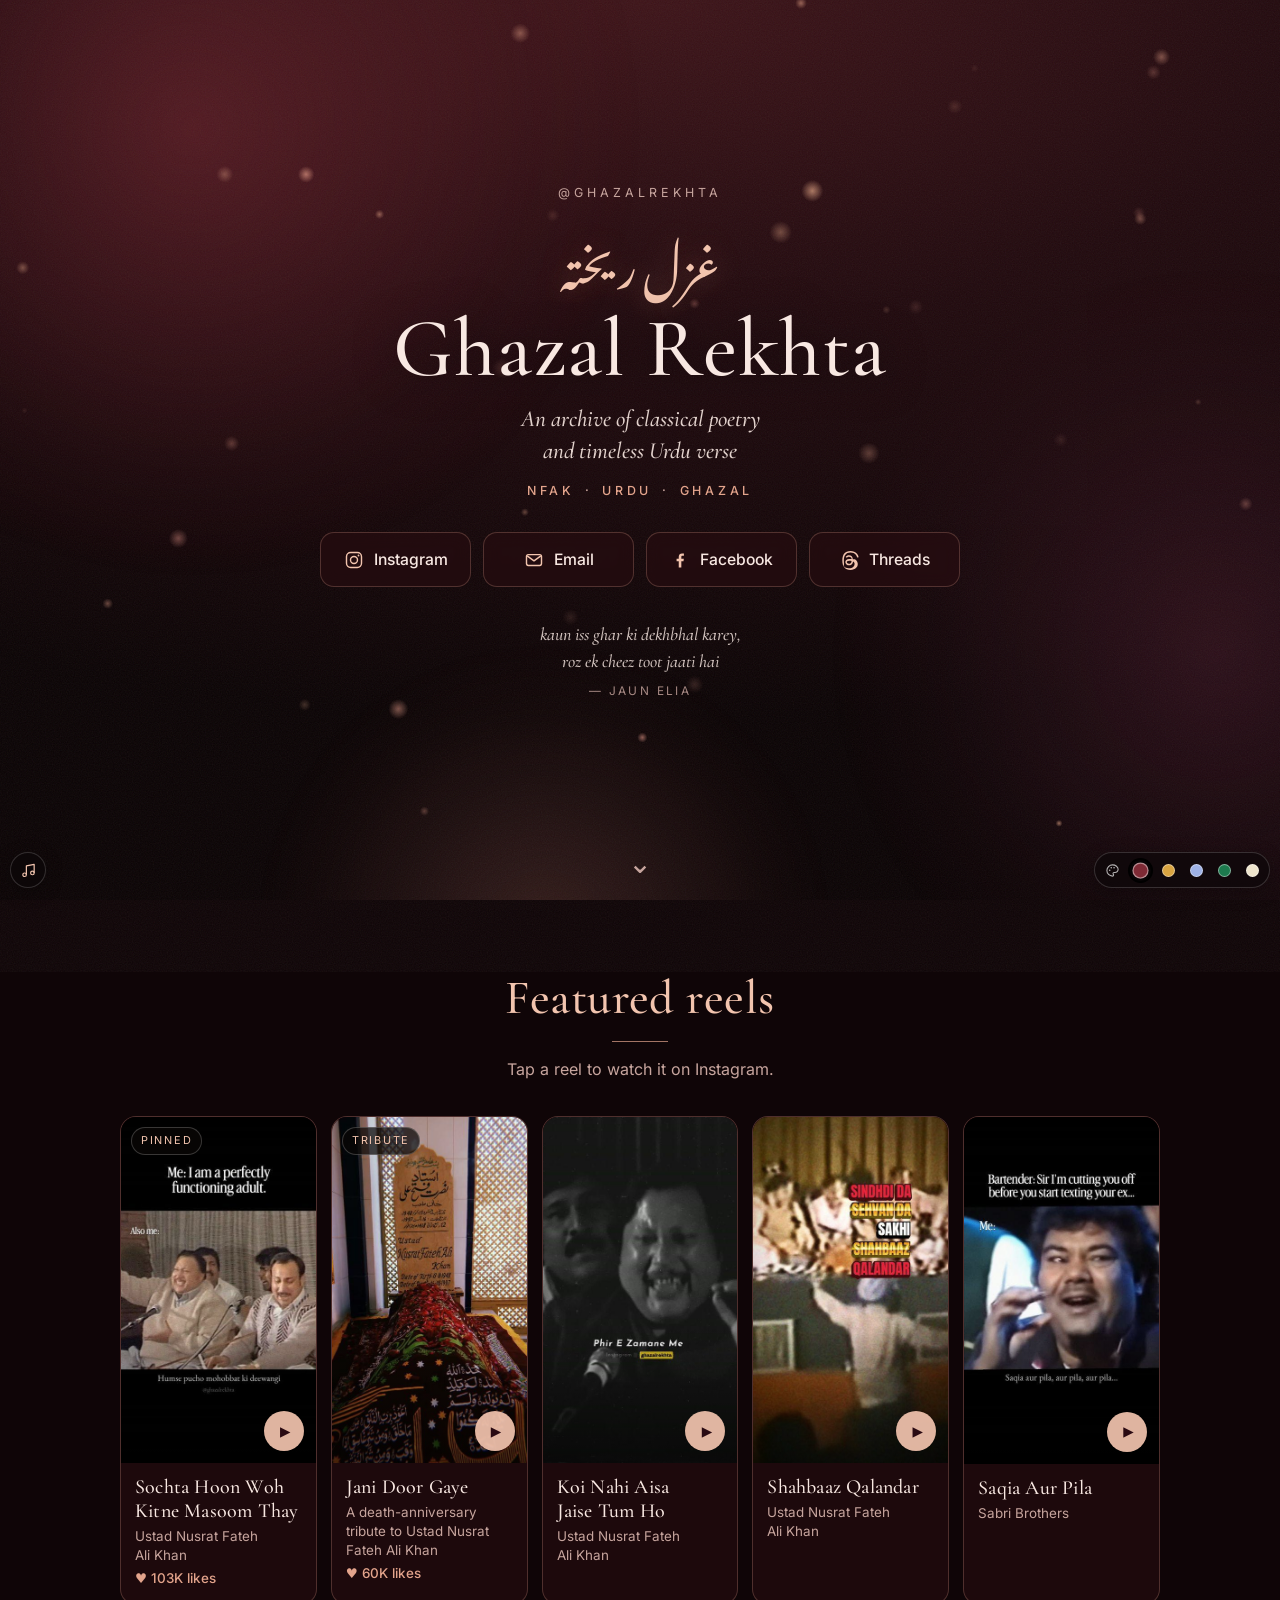
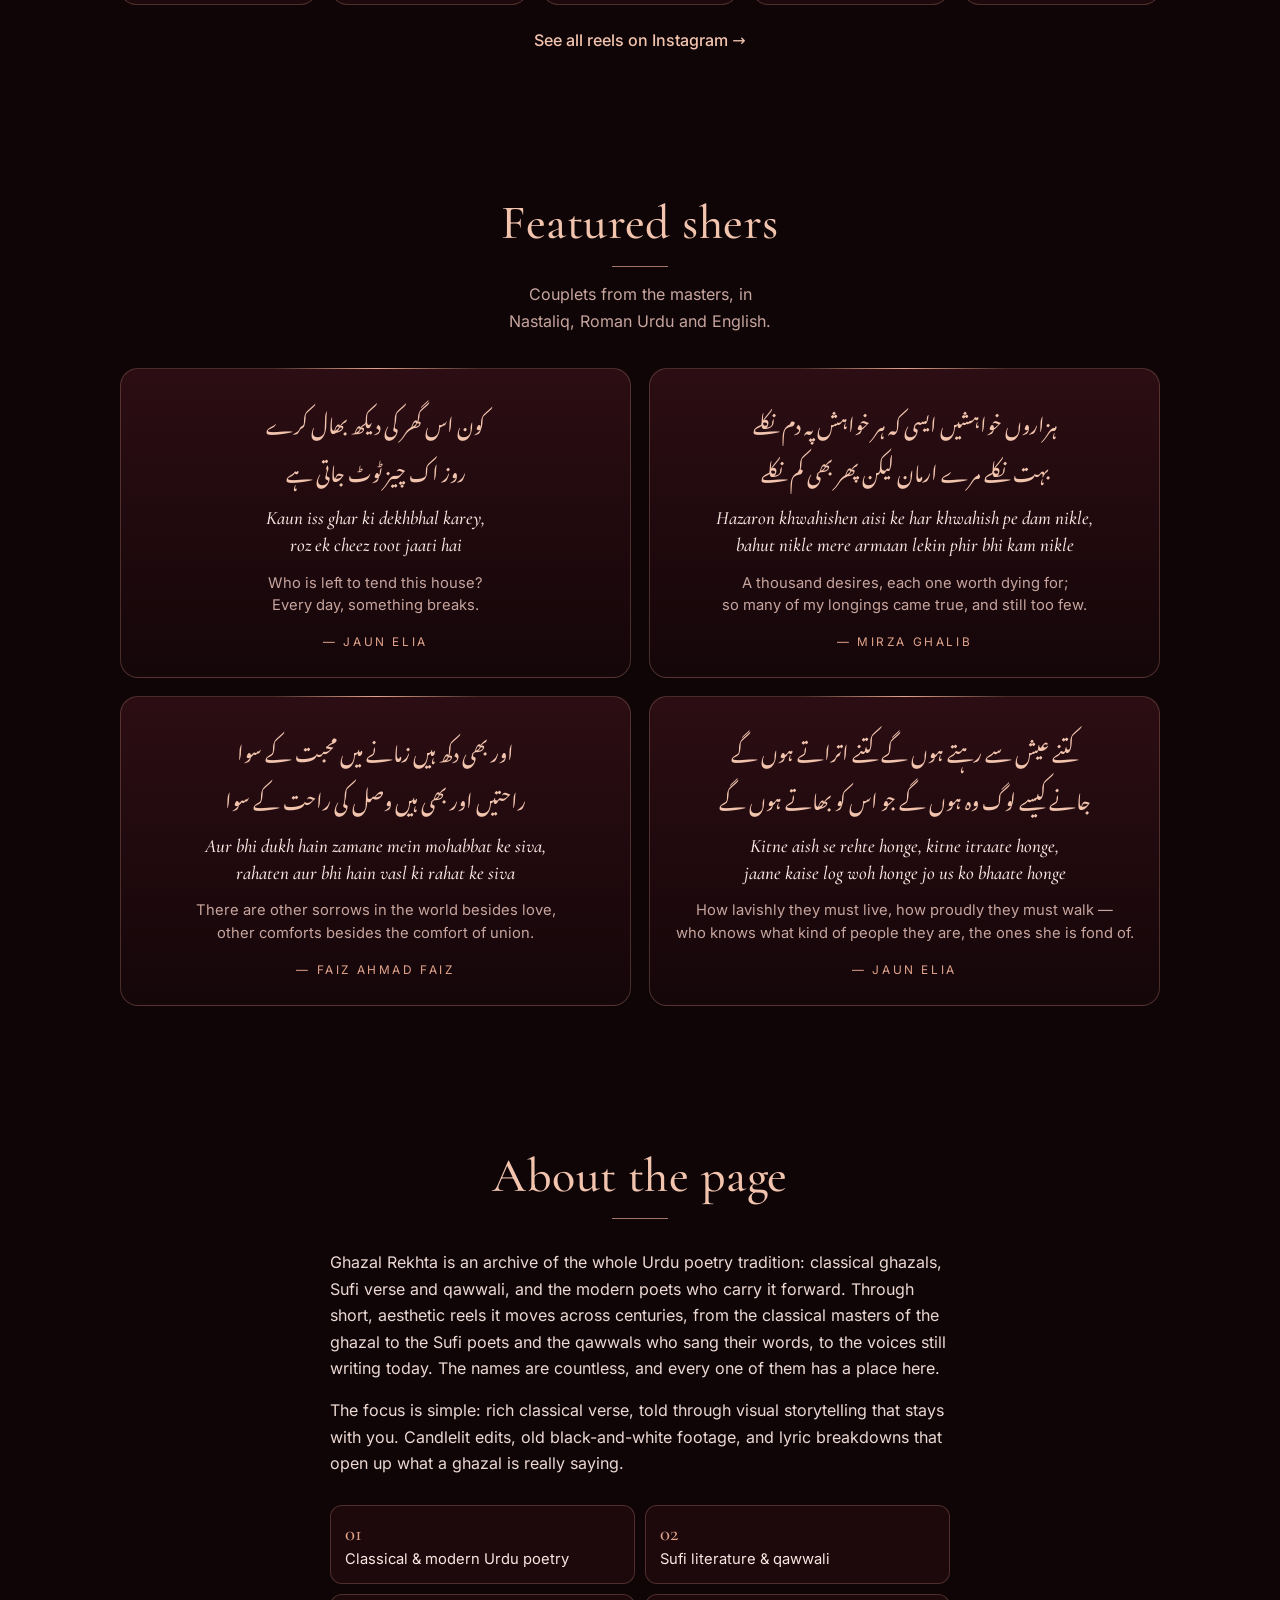
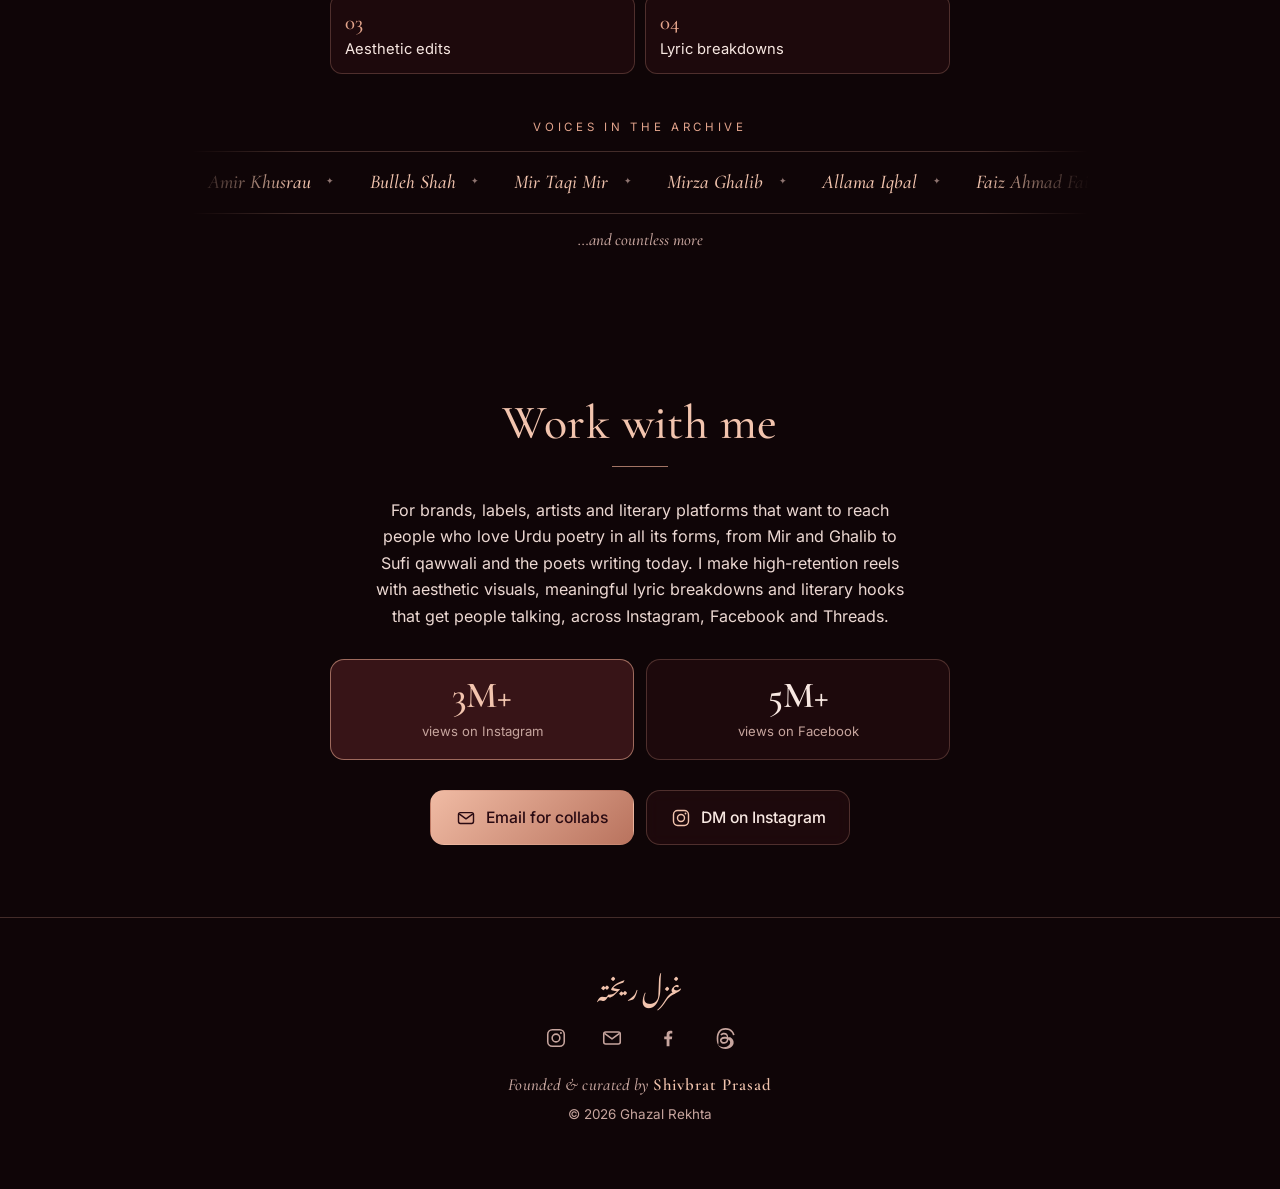
==== index.html @ 7602fa11 "Add files via upload" ====
<!doctype html>
<html lang="en">
<head>
<meta charset="utf-8">
<meta name="viewport" content="width=device-width, initial-scale=1, viewport-fit=cover">
<title>Ghazal Rekhta · Urdu poetry, ghazals &amp; qawwali</title>
<meta name="description" content="An archive of the Urdu poetry tradition: classical ghazals, Sufi verse, qawwali and modern voices, in short, aesthetic reels.">
<meta property="og:title" content="Ghazal Rekhta">
<meta property="og:description" content="An archive of the Urdu poetry tradition: classical ghazals, Sufi verse, qawwali and modern voices, in short, aesthetic reels.">
<meta property="og:image" content="https://ghazalrekhta.github.io/og.jpg">
<meta property="og:type" content="website">
<meta property="og:url" content="https://ghazalrekhta.github.io/">
<meta name="twitter:card" content="summary_large_image">
<meta name="theme-color" content="#0f0507">
<script>(function(){var C={wine:'#0f0507',classic:'#0b0806',indigo:'#05070f',emerald:'#03100b',ivory:'#efe5cd'},A={maroon:'wine',candlelight:'classic'};function n(t){t=(t||'').toLowerCase();t=A[t]||t;return C[t]?t:''}var q=n(new URLSearchParams(location.search).get('theme')),s='';try{s=n(localStorage.getItem('gr-theme'))}catch(e){}var t=q||s||'wine';document.documentElement.setAttribute('data-theme',t);var m=document.querySelector('meta[name=theme-color]');if(m)m.content=C[t];window.__grC=C})();</script>
<link rel="icon" href="favicon.svg" type="image/svg+xml">
<link rel="preload" href="CormorantGaramond-500-latin.woff2" as="font" type="font/woff2" crossorigin>
<link rel="stylesheet" href="fonts.css">
<link rel="stylesheet" href="style.css">
</head>
<body>
<div class="bg" aria-hidden="true"><div class="glow g1"></div><div class="glow g2"></div><div class="glow g3"></div></div>
<canvas id="embers" aria-hidden="true"></canvas>
<div class="grain" aria-hidden="true"></div>

<header class="hero">
  <p class="eyebrow">@ghazalrekhta</p>
  <p class="ur-title" lang="ur" dir="rtl">غزل ریختہ</p>
  <h1>Ghazal Rekhta</h1>
  <p class="tagline">An archive of classical poetry and timeless Urdu verse</p>
  <p class="tags">NFAK <span>·</span> URDU <span>·</span> GHAZAL</p>
  <nav class="connect" aria-label="Connect">
<a class="btn" href="https://instagram.com/ghazalrekhta" target="_blank" rel="noopener"><svg viewBox="0 0 24 24" aria-hidden="true"><rect x="3" y="3" width="18" height="18" rx="5" fill="none" stroke="currentColor" stroke-width="1.7"/><circle cx="12" cy="12" r="4.2" fill="none" stroke="currentColor" stroke-width="1.7"/><circle cx="17.4" cy="6.6" r="1.1" fill="currentColor"/></svg><span>Instagram</span></a>
<a class="btn" href="mailto:ghazalrekhta@gmail.com?subject=Hello%20Ghazal%20Rekhta"><svg viewBox="0 0 24 24" aria-hidden="true"><rect x="3" y="5.5" width="18" height="13" rx="2.2" fill="none" stroke="currentColor" stroke-width="1.7"/><path d="M3.8 7l8.2 6 8.2-6" fill="none" stroke="currentColor" stroke-width="1.7" stroke-linejoin="round"/></svg><span>Email</span></a>
<a class="btn" href="https://www.facebook.com/share/1c97jYc2Jj/" target="_blank" rel="noopener"><svg viewBox="0 0 24 24" aria-hidden="true"><path d="M13.6 21v-7.6h2.6l.4-3h-3V8.5c0-.9.3-1.5 1.5-1.5h1.6V4.3c-.3 0-1.2-.1-2.3-.1-2.3 0-3.9 1.4-3.9 4v2.2H7.9v3h2.6V21h3.1z" fill="currentColor"/></svg><span>Facebook</span></a>
<a class="btn" href="https://www.threads.com/@ghazalrekhta" target="_blank" rel="noopener"><svg viewBox="0 0 24 24" aria-hidden="true"><path d="M16.9 11.2c-.1 0-.2-.1-.3-.1-.2-3-1.8-4.7-4.6-4.7h0c-1.7 0-3.1.7-4 2l1.5 1c.6-1 1.6-1.2 2.5-1.2 1.1 0 1.9.3 2.4.9.4.4.6 1 .7 1.8-.9-.2-1.9-.2-2.9-.2-2.9.2-4.7 1.8-4.6 4.1.1 1.2.7 2.2 1.7 2.8.8.5 1.9.8 3 .7 1.5-.1 2.6-.6 3.4-1.6.6-.8 1-1.8 1.2-3 .7.4 1.2 1 1.5 1.6.5 1.2.5 3.1-1.1 4.7-1.4 1.4-3 2-5.5 2-2.8 0-4.9-.9-6.2-2.7C6.4 17.7 5.8 15.4 5.8 12.5s.6-5.2 1.9-6.8C8.9 4 11 3.1 13.8 3.1c2.8 0 4.9.9 6.4 2.7.7.9 1.3 2 1.6 3.3l1.8-.5c-.4-1.6-1-2.9-2-4.1C19.6 2.2 17 1.1 13.8 1.1h0C10.4 1.1 7.9 2.2 6.3 4.3 4.8 6.2 4 8.9 4 12.5s.8 6.3 2.3 8.2c1.6 2.1 4.1 3.2 7.5 3.2h0c3 0 5.1-.8 6.8-2.5 2.3-2.3 2.2-5.1 1.5-6.8-.6-1.4-1.6-2.5-3.2-3.4zm-4.8 5.2c-1.3.1-2.6-.5-2.7-1.6-.1-.8.6-1.8 2.8-1.9h.7c.8 0 1.5.1 2.2.2-.3 3.1-1.7 3.2-3 3.3z" fill="currentColor"/></svg><span>Threads</span></a>
  </nav>
  <blockquote class="hero-sher"><p>kaun iss ghar ki dekhbhal karey,<br>roz ek cheez toot jaati hai</p><cite>— Jaun Elia</cite></blockquote>
  <a class="scroll" href="#reels" aria-label="Scroll to featured reels">&#8964;</a>
</header>

<main>
<section id="reels" class="section">
  <h2>Featured reels</h2>
  <p class="lede">Tap a reel to watch it on Instagram.</p>
  <div class="reels">
<a class="reel" href="https://www.instagram.com/ghazalrekhta/reel/Daid3C-y0-e/" target="_blank" rel="noopener">
  <div class="reel-img"><img src="Daid3C-y0-e.jpg" alt="Reel cover: Sochta Hoon Woh Kitne Masoom Thay" loading="lazy" decoding="async" width="432" height="767"><span class="tag">Pinned</span><span class="play" aria-hidden="true">&#9654;</span></div>
  <div class="reel-meta"><h3>Sochta Hoon Woh Kitne Masoom Thay</h3><p>Ustad Nusrat Fateh Ali Khan</p><p class="likes">&#9829; 103K likes</p></div>
</a>
<a class="reel" href="https://www.instagram.com/ghazalrekhta/reel/DcFZ6N1yM99/" target="_blank" rel="noopener">
  <div class="reel-img"><img src="DcFZ6N1yM99.jpg" alt="Reel cover: Jani Door Gaye" loading="lazy" decoding="async" width="432" height="767"><span class="tag">Tribute</span><span class="play" aria-hidden="true">&#9654;</span></div>
  <div class="reel-meta"><h3>Jani Door Gaye</h3><p>A death-anniversary tribute to Ustad Nusrat Fateh Ali Khan</p><p class="likes">&#9829; 60K likes</p></div>
</a>
<a class="reel" href="https://www.instagram.com/ghazalrekhta/reel/De2BE-sSVp5/" target="_blank" rel="noopener">
  <div class="reel-img"><img src="De2BE-sSVp5.jpg" alt="Reel cover: Koi Nahi Aisa Jaise Tum Ho" loading="lazy" decoding="async" width="432" height="767"><span class="play" aria-hidden="true">&#9654;</span></div>
  <div class="reel-meta"><h3>Koi Nahi Aisa Jaise Tum Ho</h3><p>Ustad Nusrat Fateh Ali Khan</p></div>
</a>
<a class="reel" href="https://www.instagram.com/ghazalrekhta/reel/DezadI0yQcX/" target="_blank" rel="noopener">
  <div class="reel-img"><img src="DezadI0yQcX.jpg" alt="Reel cover: Shahbaaz Qalandar" loading="lazy" decoding="async" width="432" height="767"><span class="play" aria-hidden="true">&#9654;</span></div>
  <div class="reel-meta"><h3>Shahbaaz Qalandar</h3><p>Ustad Nusrat Fateh Ali Khan</p></div>
</a>
<a class="reel" href="https://www.instagram.com/ghazalrekhta/reel/Dew116jS5PJ/" target="_blank" rel="noopener">
  <div class="reel-img"><img src="Dew116jS5PJ.jpg" alt="Reel cover: Saqia Aur Pila" loading="lazy" decoding="async" width="432" height="767"><span class="play" aria-hidden="true">&#9654;</span></div>
  <div class="reel-meta"><h3>Saqia Aur Pila</h3><p>Sabri Brothers</p></div>
</a>
  </div>
  <a class="more" href="https://instagram.com/ghazalrekhta" target="_blank" rel="noopener">See all reels on Instagram &rarr;</a>
</section>

<section id="shers" class="section">
  <h2>Featured shers</h2>
  <p class="lede">Couplets from the masters, in Nastaliq, Roman Urdu and English.</p>
  <div class="shers">
<figure class="sher">
  <p class="ur" lang="ur" dir="rtl">کون اس گھر کی دیکھ بھال کرے<br>روز اک چیز ٹوٹ جاتی ہے</p>
  <p class="ro"><span class="ln">Kaun iss ghar ki dekhbhal karey,</span><span class="ln">roz ek cheez toot jaati hai</span></p>
  <p class="en"><span class="ln">Who is left to tend this house?</span><span class="ln">Every day, something breaks.</span></p>
  <figcaption>— Jaun Elia</figcaption>
</figure>
<figure class="sher">
  <p class="ur" lang="ur" dir="rtl">ہزاروں خواہشیں ایسی کہ ہر خواہش پہ دم نکلے<br>بہت نکلے مرے ارمان لیکن پھر بھی کم نکلے</p>
  <p class="ro"><span class="ln">Hazaron khwahishen aisi ke har khwahish pe dam nikle,</span><span class="ln">bahut nikle mere armaan lekin phir bhi kam nikle</span></p>
  <p class="en"><span class="ln">A thousand desires, each one worth dying for;</span><span class="ln">so many of my longings came true, and still too few.</span></p>
  <figcaption>— Mirza Ghalib</figcaption>
</figure>
<figure class="sher">
  <p class="ur" lang="ur" dir="rtl">اور بھی دکھ ہیں زمانے میں محبت کے سوا<br>راحتیں اور بھی ہیں وصل کی راحت کے سوا</p>
  <p class="ro"><span class="ln">Aur bhi dukh hain zamane mein mohabbat ke siva,</span><span class="ln">rahaten aur bhi hain vasl ki rahat ke siva</span></p>
  <p class="en"><span class="ln">There are other sorrows in the world besides love,</span><span class="ln">other comforts besides the comfort of union.</span></p>
  <figcaption>— Faiz Ahmad Faiz</figcaption>
</figure>
<figure class="sher">
  <p class="ur" lang="ur" dir="rtl">کتنے عیش سے رہتے ہوں گے کتنے اتراتے ہوں گے<br>جانے کیسے لوگ وہ ہوں گے جو اس کو بھاتے ہوں گے</p>
  <p class="ro"><span class="ln">Kitne aish se rehte honge, kitne itraate honge,</span><span class="ln">jaane kaise log woh honge jo us ko bhaate honge</span></p>
  <p class="en"><span class="ln">How lavishly they must live, how proudly they must walk —</span><span class="ln">who knows what kind of people they are, the ones she is fond of.</span></p>
  <figcaption>— Jaun Elia</figcaption>
</figure>
  </div>
</section>

<section id="about" class="section about">
  <h2>About the page</h2>
  <p>Ghazal Rekhta is an archive of the whole Urdu poetry tradition: classical ghazals, Sufi verse and qawwali, and the modern poets who carry it forward. Through short, aesthetic reels it moves across centuries, from the classical masters of the ghazal to the Sufi poets and the qawwals who sang their words, to the voices still writing today. The names are countless, and every one of them has a place here.</p>
  <p>The focus is simple: rich classical verse, told through visual storytelling that stays with you. Candlelit edits, old black-and-white footage, and lyric breakdowns that open up what a ghazal is really saying.</p>
  <ul class="pillars">
    <li><span>01</span>Classical &amp; modern Urdu poetry</li>
    <li><span>02</span>Sufi literature &amp; qawwali</li>
    <li><span>03</span>Aesthetic edits</li>
    <li><span>04</span>Lyric breakdowns</li>
  </ul>
  <div class="voices" aria-label="Voices in the archive">
    <p class="voices-label">Voices in the archive</p>
    <div class="voices-marquee"><ul class="voices-track"><li>Amir Khusrau</li><li>Bulleh Shah</li><li>Mir Taqi Mir</li><li>Mirza Ghalib</li><li>Allama Iqbal</li><li>Faiz Ahmad Faiz</li><li>Sahir Ludhianvi</li><li>Majrooh Sultanpuri</li><li>Nasir Kazmi</li><li>Ahmad Faraz</li><li>Jaun Elia</li><li>Parveen Shakir</li><li>Gulzar</li><li>the Sabri Brothers</li><li>Nusrat Fateh Ali Khan</li><li>Abida Parveen</li><li>Abdullah Zreem</li></ul><ul class="voices-track" aria-hidden="true"><li>Amir Khusrau</li><li>Bulleh Shah</li><li>Mir Taqi Mir</li><li>Mirza Ghalib</li><li>Allama Iqbal</li><li>Faiz Ahmad Faiz</li><li>Sahir Ludhianvi</li><li>Majrooh Sultanpuri</li><li>Nasir Kazmi</li><li>Ahmad Faraz</li><li>Jaun Elia</li><li>Parveen Shakir</li><li>Gulzar</li><li>the Sabri Brothers</li><li>Nusrat Fateh Ali Khan</li><li>Abida Parveen</li><li>Abdullah Zreem</li></ul></div>
    <p class="voices-more">…and countless more</p>
  </div>
</section>

<section id="collab" class="section collab">
  <h2>Work with me</h2>
  <p>For brands, labels, artists and literary platforms that want to reach people who love Urdu poetry in all its forms, from Mir and Ghalib to Sufi qawwali and the poets writing today. I make high-retention reels with aesthetic visuals, meaningful lyric breakdowns and literary hooks that get people talking, across Instagram, Facebook and Threads.</p>
  <div class="stats">
    <div class="stat hl"><b>3M+</b><span>views on Instagram</span></div>
    <div class="stat"><b>5M+</b><span>views on Facebook</span></div>
  </div>
  <div class="cta">
    <a class="btn solid" href="mailto:ghazalrekhta@gmail.com?subject=Collab%20with%20Ghazal%20Rekhta"><svg viewBox="0 0 24 24" aria-hidden="true"><rect x="3" y="5.5" width="18" height="13" rx="2.2" fill="none" stroke="currentColor" stroke-width="1.7"/><path d="M3.8 7l8.2 6 8.2-6" fill="none" stroke="currentColor" stroke-width="1.7" stroke-linejoin="round"/></svg><span>Email for collabs</span></a>
    <a class="btn" href="https://ig.me/m/ghazalrekhta" target="_blank" rel="noopener"><svg viewBox="0 0 24 24" aria-hidden="true"><rect x="3" y="3" width="18" height="18" rx="5" fill="none" stroke="currentColor" stroke-width="1.7"/><circle cx="12" cy="12" r="4.2" fill="none" stroke="currentColor" stroke-width="1.7"/><circle cx="17.4" cy="6.6" r="1.1" fill="currentColor"/></svg><span>DM on Instagram</span></a>
  </div>
</section>
</main>

<footer>
  <p class="ur" lang="ur" dir="rtl">غزل ریختہ</p>
  <nav class="foot-links" aria-label="Social"><a href="https://instagram.com/ghazalrekhta" aria-label="Instagram" target="_blank" rel="noopener"><svg viewBox="0 0 24 24" aria-hidden="true"><rect x="3" y="3" width="18" height="18" rx="5" fill="none" stroke="currentColor" stroke-width="1.7"/><circle cx="12" cy="12" r="4.2" fill="none" stroke="currentColor" stroke-width="1.7"/><circle cx="17.4" cy="6.6" r="1.1" fill="currentColor"/></svg></a><a href="mailto:ghazalrekhta@gmail.com?subject=Hello%20Ghazal%20Rekhta" aria-label="Email"><svg viewBox="0 0 24 24" aria-hidden="true"><rect x="3" y="5.5" width="18" height="13" rx="2.2" fill="none" stroke="currentColor" stroke-width="1.7"/><path d="M3.8 7l8.2 6 8.2-6" fill="none" stroke="currentColor" stroke-width="1.7" stroke-linejoin="round"/></svg></a><a href="https://www.facebook.com/share/1c97jYc2Jj/" aria-label="Facebook" target="_blank" rel="noopener"><svg viewBox="0 0 24 24" aria-hidden="true"><path d="M13.6 21v-7.6h2.6l.4-3h-3V8.5c0-.9.3-1.5 1.5-1.5h1.6V4.3c-.3 0-1.2-.1-2.3-.1-2.3 0-3.9 1.4-3.9 4v2.2H7.9v3h2.6V21h3.1z" fill="currentColor"/></svg></a><a href="https://www.threads.com/@ghazalrekhta" aria-label="Threads" target="_blank" rel="noopener"><svg viewBox="0 0 24 24" aria-hidden="true"><path d="M16.9 11.2c-.1 0-.2-.1-.3-.1-.2-3-1.8-4.7-4.6-4.7h0c-1.7 0-3.1.7-4 2l1.5 1c.6-1 1.6-1.2 2.5-1.2 1.1 0 1.9.3 2.4.9.4.4.6 1 .7 1.8-.9-.2-1.9-.2-2.9-.2-2.9.2-4.7 1.8-4.6 4.1.1 1.2.7 2.2 1.7 2.8.8.5 1.9.8 3 .7 1.5-.1 2.6-.6 3.4-1.6.6-.8 1-1.8 1.2-3 .7.4 1.2 1 1.5 1.6.5 1.2.5 3.1-1.1 4.7-1.4 1.4-3 2-5.5 2-2.8 0-4.9-.9-6.2-2.7C6.4 17.7 5.8 15.4 5.8 12.5s.6-5.2 1.9-6.8C8.9 4 11 3.1 13.8 3.1c2.8 0 4.9.9 6.4 2.7.7.9 1.3 2 1.6 3.3l1.8-.5c-.4-1.6-1-2.9-2-4.1C19.6 2.2 17 1.1 13.8 1.1h0C10.4 1.1 7.9 2.2 6.3 4.3 4.8 6.2 4 8.9 4 12.5s.8 6.3 2.3 8.2c1.6 2.1 4.1 3.2 7.5 3.2h0c3 0 5.1-.8 6.8-2.5 2.3-2.3 2.2-5.1 1.5-6.8-.6-1.4-1.6-2.5-3.2-3.4zm-4.8 5.2c-1.3.1-2.6-.5-2.7-1.6-.1-.8.6-1.8 2.8-1.9h.7c.8 0 1.5.1 2.2.2-.3 3.1-1.7 3.2-3 3.3z" fill="currentColor"/></svg></a></nav>
  <p class="owner">Founded &amp; curated by <span>Shivbrat Prasad</span></p>
  <p>&copy; 2026 Ghazal Rekhta</p>
</footer>
<script>(function(){var R=document.documentElement,C=window.__grC||{},L=[['wine','Maroon Wine','#7e2a35'],['classic','Classic Candlelight','#d9a441'],['indigo','Midnight Indigo','#9fb2e6'],['emerald','Emerald & Gold','#1d7a4e'],['ivory','Ivory Manuscript','#efe5cd']],cur=R.getAttribute('data-theme'),n=document.createElement('div');n.className='themebar';n.setAttribute('role','group');n.setAttribute('aria-label','Colour theme');
n.innerHTML='<button type="button" class="tb-ico" aria-label="Colour theme" title="Theme" aria-expanded="true"><svg viewBox="0 0 24 24" aria-hidden="true"><path d="M12 3a9 9 0 0 0 0 18c1.2 0 1.8-.8 1.8-1.7 0-.5-.2-.9-.5-1.2-.3-.3-.5-.7-.5-1.2 0-.9.8-1.7 1.7-1.7H16a5 5 0 0 0 5-5C21 6.4 17 3 12 3z" fill="none" stroke="currentColor" stroke-width="1.7"/><circle cx="7.5" cy="11.5" r="1.3" fill="currentColor"/><circle cx="10" cy="7.5" r="1.3" fill="currentColor"/><circle cx="14.5" cy="7.5" r="1.3" fill="currentColor"/></svg></button><div class="tb-dots">'+L.map(function(t){return '<button type="button" class="dot" data-t="'+t[0]+'" title="'+t[1]+'" aria-label="'+t[1]+' theme" aria-pressed="'+(t[0]===cur)+'"><i style="background:'+t[2]+'"></i></button>'}).join('')+'</div>';
document.body.appendChild(n);var toast=document.createElement('div');toast.className='tb-toast';toast.setAttribute('aria-live','polite');document.body.appendChild(toast);var tt;
function set(t,name){R.setAttribute('data-theme',t);var m=document.querySelector('meta[name=theme-color]');if(m&&C[t])m.content=C[t];try{localStorage.setItem('gr-theme',t)}catch(e){}
 if(location.search.indexOf('theme=')>-1){var u=new URL(location.href);u.searchParams.delete('theme');history.replaceState(null,'',u.pathname+u.search+u.hash)}
 n.querySelectorAll('.dot').forEach(function(b){b.setAttribute('aria-pressed',String(b.dataset.t===t))});document.dispatchEvent(new Event('themechange'));toast.textContent=name;toast.classList.add('on');clearTimeout(tt);tt=setTimeout(function(){toast.classList.remove('on')},1400)}
n.addEventListener('click',function(e){var b=e.target.closest('button');if(!b)return;if(b.classList.contains('tb-ico')){var mn=n.classList.toggle('min');b.setAttribute('aria-expanded',String(!mn));pinned=!mn;return}set(b.dataset.t,b.title)});
var lastY=scrollY,pinned=false,tk=0;addEventListener('scroll',function(){if(tk)return;tk=requestAnimationFrame(sc)},{passive:true});function sc(){tk=0;var y=scrollY,atEnd=innerHeight+y>=document.documentElement.scrollHeight-40;if(pinned){lastY=y;return}if(y<innerHeight*.6||atEnd||y<lastY-6){n.classList.remove('min')}else if(y>lastY+6){n.classList.add('min')}n.querySelector('.tb-ico').setAttribute('aria-expanded',String(!n.classList.contains('min')));lastY=y}})();</script>
<script>(function(){var N=navigator,R=document.documentElement;if((N.hardwareConcurrency||8)<=4||(N.deviceMemory||8)<=4)R.classList.add('lowfx');if('IntersectionObserver'in window){var m=document.querySelector('.voices-marquee');if(m)new IntersectionObserver(function(e){m.classList.toggle('off',!e[0].isIntersecting)}).observe(m)}})();</script>
<script>(function(){var K='gr-music',SRC='mehfil.m4a',V=.35,w=document.createElement('div');w.className='mu';
w.innerHTML='<button type="button" class="mu-btn" aria-label="Play background music" aria-pressed="false" title="Background music"><svg class="mu-off" viewBox="0 0 24 24" aria-hidden="true"><path d="M9 18V5.5l11-2.2V15.5" fill="none" stroke="currentColor" stroke-width="1.7" stroke-linejoin="round"/><circle cx="6.5" cy="18" r="2.5" fill="none" stroke="currentColor" stroke-width="1.7"/><circle cx="17.5" cy="15.5" r="2.5" fill="none" stroke="currentColor" stroke-width="1.7"/></svg><span class="mu-on mu-eq" aria-hidden="true"><i></i><i></i><i></i></span></button><span class="mu-tip" aria-hidden="true">tap for music</span>';
document.body.appendChild(w);var b=w.firstChild,AC=window.AudioContext||window.webkitAudioContext,ctx=null,g=null,buf=null,src=null,loading=false,a=null,on=false,wasOn=false,tm=0;
var M=window.__grMusic={get paused(){return !on||(ctx?ctx.state!=='running'||!src:(!a||a.paused))},get time(){return ctx?ctx.currentTime:(a?a.currentTime:0)}};
function ui(){w.classList.toggle('playing',on);b.setAttribute('aria-pressed',String(on));b.setAttribute('aria-label',on?'Pause background music':'Play background music')}
function fade(to,s){var n=ctx.currentTime;g.gain.cancelScheduledValues(n);g.gain.setValueAtTime(g.gain.value,n);g.gain.linearRampToValueAtTime(to,n+s)}
function start(){if(!on||src||!buf)return;src=ctx.createBufferSource();src.buffer=buf;src.loop=true;src.connect(g);src.start(0);fade(V,1.5)}
function load(){if(buf||loading)return;loading=true;w.classList.add('loading');fetch(SRC).then(function(r){if(!r.ok)throw 0;return r.arrayBuffer()}).then(function(ab){return new Promise(function(ok,no){var p=ctx.decodeAudioData(ab,ok,no);if(p&&p.then)p.then(ok,no)})}).then(function(d){buf=d;loading=false;w.classList.remove('loading');start()}).catch(function(){loading=false;w.classList.remove('loading');on=false;ui()})}
function playEl(){if(!a){a=new Audio(SRC);a.preload='none';a.loop=true;a.volume=0}on=true;ui();var p=a.play();if(p&&p.catch)p.catch(function(){on=false;ui()});var t0=performance.now();clearInterval(tm);tm=setInterval(function(){var k=Math.min(1,(performance.now()-t0)/1500);a.volume=V*k;if(k>=1)clearInterval(tm)},50)}
function play(){if(!AC)return playEl();try{if(navigator.audioSession)navigator.audioSession.type='playback'}catch(e){}
 if(!ctx){ctx=new AC();g=ctx.createGain();g.gain.value=0;g.connect(ctx.destination)}on=true;ui();clearTimeout(tm);
 var r=ctx.resume();if(r&&r.then)r.then(function(){if(src&&on)fade(V,1.5)});if(src)fade(V,1.5);else if(buf)start();else load()}
function stop(save){if(save)try{localStorage.setItem(K,'off')}catch(e){}if(!on)return;on=false;ui();
 if(!ctx){if(a){clearInterval(tm);var v=a.volume,t0=performance.now();tm=setInterval(function(){var k=Math.min(1,(performance.now()-t0)/700);a.volume=v*(1-k);if(k>=1){clearInterval(tm);a.pause()}},50)}return}
 if(src){fade(0,.7);clearTimeout(tm);tm=setTimeout(function(){if(!on)ctx.suspend()},760)}}
b.addEventListener('click',function(){hideHint();if(on)stop(true);else{try{localStorage.setItem(K,'played')}catch(e){}play()}});
document.addEventListener('visibilitychange',function(){if(document.hidden){wasOn=on;if(on){on=false;ui();clearTimeout(tm);clearInterval(tm);if(ctx){g.gain.cancelScheduledValues(ctx.currentTime);g.gain.value=0;ctx.suspend()}else if(a)a.pause()}}else if(wasOn){wasOn=false;play()}});
var ht;function hideHint(){clearTimeout(ht);w.classList.remove('hint')}
var seen=null;try{seen=localStorage.getItem(K)}catch(e){}
if(!seen){setTimeout(function(){if(on)return;w.classList.add('hint');try{localStorage.setItem(K,'hinted')}catch(e){}ht=setTimeout(hideHint,6500)},2200)}
})();</script>
<script src="embers.js" defer></script>
</body>
</html>
---- fonts.css ----
/* latin */
@font-face {
  font-family: 'Cormorant Garamond';
  font-style: italic;
  font-weight: 500;
  font-display: swap;
  src: url(CormorantGaramond-500i-latin.woff2) format('woff2');
  unicode-range: U+0000-00FF, U+0131, U+0152-0153, U+02BB-02BC, U+02C6, U+02DA, U+02DC, U+0304, U+0308, U+0329, U+2000-206F, U+20AC, U+2122, U+2191, U+2193, U+2212, U+2215, U+FEFF, U+FFFD;
}
/* latin */
@font-face {
  font-family: 'Cormorant Garamond';
  font-style: normal;
  font-weight: 500;
  font-display: swap;
  src: url(CormorantGaramond-500-latin.woff2) format('woff2');
  unicode-range: U+0000-00FF, U+0131, U+0152-0153, U+02BB-02BC, U+02C6, U+02DA, U+02DC, U+0304, U+0308, U+0329, U+2000-206F, U+20AC, U+2122, U+2191, U+2193, U+2212, U+2215, U+FEFF, U+FFFD;
}
/* latin */
@font-face {
  font-family: 'Cormorant Garamond';
  font-style: normal;
  font-weight: 600;
  font-display: swap;
  src: url(CormorantGaramond-500-latin.woff2) format('woff2');
  unicode-range: U+0000-00FF, U+0131, U+0152-0153, U+02BB-02BC, U+02C6, U+02DA, U+02DC, U+0304, U+0308, U+0329, U+2000-206F, U+20AC, U+2122, U+2191, U+2193, U+2212, U+2215, U+FEFF, U+FFFD;
}
/* latin */
@font-face {
  font-family: 'Inter';
  font-style: normal;
  font-weight: 400;
  font-display: swap;
  src: url(Inter-400-latin.woff2) format('woff2');
  unicode-range: U+0000-00FF, U+0131, U+0152-0153, U+02BB-02BC, U+02C6, U+02DA, U+02DC, U+0304, U+0308, U+0329, U+2000-206F, U+20AC, U+2122, U+2191, U+2193, U+2212, U+2215, U+FEFF, U+FFFD;
}
/* latin */
@font-face {
  font-family: 'Inter';
  font-style: normal;
  font-weight: 500;
  font-display: swap;
  src: url(Inter-400-latin.woff2) format('woff2');
  unicode-range: U+0000-00FF, U+0131, U+0152-0153, U+02BB-02BC, U+02C6, U+02DA, U+02DC, U+0304, U+0308, U+0329, U+2000-206F, U+20AC, U+2122, U+2191, U+2193, U+2212, U+2215, U+FEFF, U+FFFD;
}
/* latin */
@font-face {
  font-family: 'Inter';
  font-style: normal;
  font-weight: 600;
  font-display: swap;
  src: url(Inter-400-latin.woff2) format('woff2');
  unicode-range: U+0000-00FF, U+0131, U+0152-0153, U+02BB-02BC, U+02C6, U+02DA, U+02DC, U+0304, U+0308, U+0329, U+2000-206F, U+20AC, U+2122, U+2191, U+2193, U+2212, U+2215, U+FEFF, U+FFFD;
}
/* arabic */
@font-face {
  font-family: 'Noto Nastaliq Urdu';
  font-style: normal;
  font-weight: 400;
  font-display: swap;
  src: url(NotoNastaliqUrdu-400-arabic.woff2) format('woff2');
  unicode-range: U+0600-06FF, U+0750-077F, U+0870-0891, U+0897-08E1, U+08E3-08FF, U+200C-200E, U+2010-2011, U+204F, U+2E41, U+FB50-FDFF, U+FE70-FE74, U+FE76-FEFC, U+102E0-102FB, U+10E60-10E7E, U+10EC2-10EC7, U+10EC9-10EEE, U+10EF0-10EFF, U+1EE00-1EE03, U+1EE05-1EE1F, U+1EE21-1EE22, U+1EE24, U+1EE27, U+1EE29-1EE32, U+1EE34-1EE37, U+1EE39, U+1EE3B, U+1EE42, U+1EE47, U+1EE49, U+1EE4B, U+1EE4D-1EE4F, U+1EE51-1EE52, U+1EE54, U+1EE57, U+1EE59, U+1EE5B, U+1EE5D, U+1EE5F, U+1EE61-1EE62, U+1EE64, U+1EE67-1EE6A, U+1EE6C-1EE72, U+1EE74-1EE77, U+1EE79-1EE7C, U+1EE7E, U+1EE80-1EE89, U+1EE8B-1EE9B, U+1EEA1-1EEA3, U+1EEA5-1EEA9, U+1EEAB-1EEBB, U+1EEF0-1EEF1;
}
/* latin */
@font-face {
  font-family: 'Noto Nastaliq Urdu';
  font-style: normal;
  font-weight: 400;
  font-display: swap;
  src: url(NotoNastaliqUrdu-400-latin.woff2) format('woff2');
  unicode-range: U+0000-00FF, U+0131, U+0152-0153, U+02BB-02BC, U+02C6, U+02DA, U+02DC, U+0304, U+0308, U+0329, U+2000-206F, U+20AC, U+2122, U+2191, U+2193, U+2212, U+2215, U+FEFF, U+FFFD;
}
/* arabic */
@font-face {
  font-family: 'Noto Nastaliq Urdu';
  font-style: normal;
  font-weight: 600;
  font-display: swap;
  src: url(NotoNastaliqUrdu-400-arabic.woff2) format('woff2');
  unicode-range: U+0600-06FF, U+0750-077F, U+0870-0891, U+0897-08E1, U+08E3-08FF, U+200C-200E, U+2010-2011, U+204F, U+2E41, U+FB50-FDFF, U+FE70-FE74, U+FE76-FEFC, U+102E0-102FB, U+10E60-10E7E, U+10EC2-10EC7, U+10EC9-10EEE, U+10EF0-10EFF, U+1EE00-1EE03, U+1EE05-1EE1F, U+1EE21-1EE22, U+1EE24, U+1EE27, U+1EE29-1EE32, U+1EE34-1EE37, U+1EE39, U+1EE3B, U+1EE42, U+1EE47, U+1EE49, U+1EE4B, U+1EE4D-1EE4F, U+1EE51-1EE52, U+1EE54, U+1EE57, U+1EE59, U+1EE5B, U+1EE5D, U+1EE5F, U+1EE61-1EE62, U+1EE64, U+1EE67-1EE6A, U+1EE6C-1EE72, U+1EE74-1EE77, U+1EE79-1EE7C, U+1EE7E, U+1EE80-1EE89, U+1EE8B-1EE9B, U+1EEA1-1EEA3, U+1EEA5-1EEA9, U+1EEAB-1EEBB, U+1EEF0-1EEF1;
}
/* latin */
@font-face {
  font-family: 'Noto Nastaliq Urdu';
  font-style: normal;
  font-weight: 600;
  font-display: swap;
  src: url(NotoNastaliqUrdu-400-latin.woff2) format('woff2');
  unicode-range: U+0000-00FF, U+0131, U+0152-0153, U+02BB-02BC, U+02C6, U+02DA, U+02DC, U+0304, U+0308, U+0329, U+2000-206F, U+20AC, U+2122, U+2191, U+2193, U+2212, U+2215, U+FEFF, U+FFFD;
}
---- style.css ----
:root,:root[data-theme="classic"]{--ink:#0b0806;--brown:#1e130c;--amber:#d9a441;--gold:#e8c27a;--cream:#f3e6cf;--muted:#b9a68a;--line:rgba(232,194,122,.22);--bg1:#2a1a0e;--bg2:#140c07;--bg3:#070504;--g1:#8a5216;--g2:#6b2f12;--g3:#b07a2a;--glow-k:1;--grain-op:.07;--grain-blend:normal;--title-glow:rgba(217,164,65,.35);--h1-shadow:0 2px 40px rgba(0,0,0,.6);--panel:rgba(30,19,12,.55);--panel-hover:rgba(60,36,16,.7);--solid1:#e2b45c;--solid2:#b9822e;--on-solid:#1a0f07;--play-bg:rgba(232,194,122,.9);--tag-fg:#e8c27a;--card1:rgba(40,25,14,.62);--card2:rgba(18,11,7,.62);--body2:#e4d6bf;--hl-border:rgba(217,164,65,.6);--hl-bg:rgba(80,48,18,.45);--ember-h:30;--ember-hr:15;--ember-s:90%;--ember-l:70%;--ember-a:1;--ember-blend:lighter}
:root[data-theme="indigo"]{--ink:#05070f;--brown:#0e1330;--amber:#9fb2e6;--gold:#dfe6f8;--cream:#eef1fa;--muted:#9ea8c8;--line:rgba(190,205,245,.22);--bg1:#18204a;--bg2:#0a0e24;--bg3:#03040b;--g1:#2c3d95;--g2:#43307e;--g3:#6d84c4;--glow-k:.85;--grain-op:.06;--grain-blend:normal;--title-glow:rgba(175,195,250,.45);--h1-shadow:0 2px 40px rgba(0,0,0,.6);--panel:rgba(14,20,48,.55);--panel-hover:rgba(30,40,90,.7);--solid1:#eef2fb;--solid2:#aab6dc;--on-solid:#0b1026;--play-bg:rgba(225,232,250,.92);--tag-fg:#dfe6f8;--card1:rgba(22,30,66,.62);--card2:rgba(8,11,28,.62);--body2:#d8deef;--hl-border:rgba(170,190,240,.6);--hl-bg:rgba(40,52,110,.45);--ember-h:215;--ember-hr:25;--ember-s:45%;--ember-l:85%;--ember-a:.9;--ember-blend:lighter}
:root[data-theme="emerald"]{--ink:#03100b;--brown:#0a2418;--amber:#d4af37;--gold:#e8ca6e;--cream:#f3ecd6;--muted:#a9bba3;--line:rgba(212,175,55,.25);--bg1:#0f3a28;--bg2:#072116;--bg3:#020a06;--g1:#1d7a4e;--g2:#0d4f3d;--g3:#9c7a22;--glow-k:.85;--grain-op:.07;--grain-blend:normal;--title-glow:rgba(212,175,55,.4);--h1-shadow:0 2px 40px rgba(0,0,0,.6);--panel:rgba(6,32,21,.55);--panel-hover:rgba(14,60,40,.7);--solid1:#e6c35e;--solid2:#a98326;--on-solid:#0b1a10;--play-bg:rgba(232,202,110,.92);--tag-fg:#e8ca6e;--card1:rgba(12,48,32,.62);--card2:rgba(4,20,13,.62);--body2:#e2e4cf;--hl-border:rgba(212,175,55,.6);--hl-bg:rgba(70,62,18,.45);--ember-h:40;--ember-hr:12;--ember-s:85%;--ember-l:66%;--ember-a:1;--ember-blend:lighter}
:root[data-theme="wine"]{--ink:#0f0507;--brown:#2b0f14;--amber:#e3a48c;--gold:#f2c4ae;--cream:#f8e8e2;--muted:#c7a59e;--line:rgba(232,170,150,.24);--bg1:#3e1419;--bg2:#210a0e;--bg3:#0b0405;--g1:#7e2a35;--g2:#5e2238;--g3:#a8605a;--glow-k:.9;--grain-op:.07;--grain-blend:normal;--title-glow:rgba(230,160,140,.4);--h1-shadow:0 2px 40px rgba(0,0,0,.6);--panel:rgba(43,14,18,.55);--panel-hover:rgba(84,28,36,.7);--solid1:#f0bba4;--solid2:#b9735e;--on-solid:#2a0a12;--play-bg:rgba(242,196,174,.92);--tag-fg:#f2c4ae;--card1:rgba(62,20,28,.62);--card2:rgba(25,8,11,.62);--body2:#ecd8d2;--hl-border:rgba(227,164,140,.6);--hl-bg:rgba(104,40,46,.45);--ember-h:8;--ember-hr:14;--ember-s:75%;--ember-l:74%;--ember-a:1;--ember-blend:lighter}
:root[data-theme="ivory"]{--ink:#efe5cd;--brown:#e4d5b4;--amber:#86311a;--gold:#7d2817;--cream:#1f1711;--muted:#56442f;--line:rgba(110,60,35,.24);--bg1:#f8f1df;--bg2:#eee2c6;--bg3:#dcc8a0;--g1:#e3c48a;--g2:#d4a68c;--g3:#fbf6ea;--glow-k:.6;--grain-op:.10;--grain-blend:multiply;--title-glow:rgba(125,40,23,.12);--h1-shadow:none;--panel:rgba(252,247,235,.55);--panel-hover:rgba(255,250,240,.85);--solid1:#8e3420;--solid2:#6a2214;--on-solid:#f8f0dd;--play-bg:rgba(248,240,221,.92);--tag-fg:#f3e6cf;--card1:rgba(253,249,238,.7);--card2:rgba(240,229,203,.6);--body2:#2e241b;--hl-border:rgba(155,61,36,.5);--hl-bg:rgba(155,61,36,.08);--ember-h:18;--ember-hr:14;--ember-s:45%;--ember-l:32%;--ember-a:.55;--ember-blend:source-over}
*{box-sizing:border-box;margin:0;padding:0}
html{scroll-behavior:smooth;-webkit-text-size-adjust:100%}
body{background:var(--ink);color:var(--cream);font:400 16px/1.65 Inter,system-ui,-apple-system,sans-serif;overflow-x:hidden;min-height:100vh}
a{color:inherit}
.bg{position:fixed;inset:0;z-index:-3;background:radial-gradient(120% 80% at 50% 0%,var(--bg1) 0%,var(--bg2) 45%,var(--bg3) 100%);overflow:hidden}
.glow{position:absolute;border-radius:50%;opacity:calc(.55*var(--glow-k));will-change:transform;contain:strict}
.g1{width:70vmax;height:70vmax;left:-20vmax;top:-25vmax;background:radial-gradient(circle,var(--g1) 0%,color-mix(in srgb,var(--g1) 52%,transparent) 30%,color-mix(in srgb,var(--g1) 16%,transparent) 54%,transparent 72%);animation:drift1 26s ease-in-out infinite alternate}
.g2{width:60vmax;height:60vmax;right:-25vmax;top:30vh;background:radial-gradient(circle,var(--g2) 0%,color-mix(in srgb,var(--g2) 52%,transparent) 30%,color-mix(in srgb,var(--g2) 16%,transparent) 54%,transparent 72%);animation:drift2 32s ease-in-out infinite alternate;opacity:calc(.45*var(--glow-k))}
.g3{width:45vmax;height:45vmax;left:20vw;bottom:-25vmax;background:radial-gradient(circle,var(--g3) 0%,color-mix(in srgb,var(--g3) 52%,transparent) 30%,color-mix(in srgb,var(--g3) 16%,transparent) 54%,transparent 72%);animation:drift3 22s ease-in-out infinite alternate;opacity:calc(.3*var(--glow-k))}
@keyframes drift1{to{transform:translate(18vw,12vh) scale(1.15)}}
@keyframes drift2{to{transform:translate(-20vw,-15vh) scale(.9)}}
@keyframes drift3{to{transform:translate(-15vw,-20vh) scale(1.2)}}
#embers{position:fixed;inset:0;width:100%;height:100%;z-index:-2;pointer-events:none}
.grain{position:fixed;inset:-8%;will-change:transform;z-index:-1;pointer-events:none;opacity:var(--grain-op);mix-blend-mode:var(--grain-blend);background-image:url("data:image/svg+xml,%3Csvg xmlns='http://www.w3.org/2000/svg' width='160' height='160'%3E%3Cfilter id='n'%3E%3CfeTurbulence type='fractalNoise' baseFrequency='.85' numOctaves='2' stitchTiles='stitch'/%3E%3C/filter%3E%3Crect width='100%25' height='100%25' filter='url(%23n)'/%3E%3C/svg%3E");animation:grain 1.2s steps(4) infinite}
@keyframes grain{0%{transform:translate(0,0)}25%{transform:translate(-3%,2%)}50%{transform:translate(2%,-3%)}75%{transform:translate(-2%,-1%)}}
@media (prefers-reduced-motion:reduce){.glow,.grain{animation:none}}

.hero{min-height:100svh;display:flex;flex-direction:column;align-items:center;justify-content:center;text-align:center;padding:56px 22px 72px;position:relative}
.eyebrow{font-size:.78rem;letter-spacing:.32em;text-transform:uppercase;color:var(--muted)}
.ur-title{font-family:'Noto Nastaliq Urdu',serif;font-size:clamp(1.9rem,8vw,2.8rem);line-height:2.2;color:var(--gold);margin:6px 0 .35em;text-shadow:0 0 30px var(--title-glow)}
h1,h2,h3{font-family:'Cormorant Garamond',Georgia,serif;font-weight:500;letter-spacing:.01em}
h1{font-size:clamp(2.9rem,13vw,5.2rem);line-height:1;color:var(--cream);margin-top:-.2em;text-shadow:var(--h1-shadow)}
.tagline{font-family:'Cormorant Garamond',serif;font-style:italic;font-size:clamp(1.15rem,4.6vw,1.45rem);color:var(--cream);opacity:.9;max-width:28ch;margin:14px auto 0;line-height:1.35}
.tags{margin-top:14px;font-size:.78rem;letter-spacing:.3em;color:var(--amber);font-weight:500}
.tags span{color:var(--muted);margin:0 .25em}
.connect{display:grid;grid-template-columns:1fr 1fr;gap:12px;width:100%;max-width:420px;margin:30px auto 0}
.btn{display:flex;align-items:center;justify-content:center;gap:10px;padding:14px 16px;border:1px solid var(--line);border-radius:14px;background:var(--panel);backdrop-filter:blur(8px);-webkit-backdrop-filter:blur(8px);text-decoration:none;font-weight:500;font-size:.98rem;color:var(--cream);transition:border-color .25s,background .25s,transform .25s;min-height:52px}
.btn svg{width:20px;height:20px;color:var(--gold);flex:none}
.btn:hover,.btn:focus-visible{border-color:var(--amber);background:var(--panel-hover);transform:translateY(-1px)}
.btn:focus-visible{outline:2px solid var(--amber);outline-offset:2px}
.btn.solid{background:linear-gradient(135deg,var(--solid1),var(--solid2));color:var(--on-solid);border-color:transparent}
.btn.solid svg{color:var(--on-solid)}
.hero-sher{margin-top:34px;font-family:'Cormorant Garamond',serif;font-style:italic;font-size:1.12rem;line-height:1.5;color:var(--cream);opacity:.82}
.hero-sher cite{display:block;font-style:normal;font-family:Inter,sans-serif;font-size:.74rem;letter-spacing:.2em;text-transform:uppercase;color:var(--muted);margin-top:8px}
.scroll{position:absolute;bottom:14px;left:50%;transform:translateX(-50%);font-size:1.8rem;color:var(--muted);text-decoration:none;animation:bob 2.4s ease-in-out infinite}
@keyframes bob{50%{transform:translate(-50%,6px)}}

.section{max-width:1080px;margin:0 auto;padding:72px 20px}
h2{font-size:clamp(2.1rem,8vw,3rem);color:var(--gold);text-align:center;line-height:1.1}
h2::after{content:"";display:block;width:56px;height:1px;background:var(--amber);margin:16px auto 0;opacity:.7}
.lede{text-align:center;color:var(--muted);margin:14px auto 34px;max-width:40ch}
.reels{display:flex;gap:14px;overflow-x:auto;scroll-snap-type:x mandatory;padding:4px 20px 14px;margin:0 -20px;scrollbar-width:none}
.reels::-webkit-scrollbar{display:none}
.reel{flex:0 0 62%;max-width:240px;scroll-snap-align:center;text-decoration:none;border-radius:16px;overflow:hidden;background:var(--panel);border:1px solid var(--line);transition:transform .3s,border-color .3s}
.reel:hover{transform:translateY(-3px);border-color:var(--amber)}
.reel-img{position:relative;aspect-ratio:9/16;overflow:hidden;background:var(--bg2)}
.reel-img img{width:100%;height:100%;object-fit:cover;display:block;filter:saturate(.9)}
.reel-img::after{content:"";position:absolute;inset:0;background:linear-gradient(to top,rgba(0,0,0,.6),transparent 40%)}
.tag{position:absolute;top:10px;left:10px;z-index:1;font-size:.68rem;letter-spacing:.16em;text-transform:uppercase;background:rgba(10,8,6,.72);border:1px solid rgba(255,255,255,.2);color:var(--tag-fg);padding:4px 9px;border-radius:999px}
.play{position:absolute;right:12px;bottom:12px;z-index:1;width:40px;height:40px;border-radius:50%;display:grid;place-items:center;background:var(--play-bg);color:var(--on-solid);font-size:.85rem;padding-left:3px}
.reel-meta{padding:12px 14px 16px}
.reel h3{font-size:1.25rem;line-height:1.2;color:var(--cream)}
.reel p{font-size:.84rem;color:var(--muted);margin-top:4px;line-height:1.4}
.reel .likes{color:var(--amber);font-weight:500}
.more{display:block;text-align:center;margin-top:22px;color:var(--gold);text-decoration:none;font-weight:500}
.shers{display:grid;gap:18px}
.sher{padding:28px 14px 24px;border:1px solid var(--line);border-radius:18px;background:linear-gradient(180deg,var(--card1),var(--card2));text-align:center;position:relative}
.sher::before{content:"";position:absolute;top:-1px;left:50%;width:40%;height:1px;transform:translateX(-50%);background:linear-gradient(90deg,transparent,var(--amber),transparent)}
.sher .ur{font-family:'Noto Nastaliq Urdu',serif;font-size:clamp(.92rem,4.15vw,1.35rem);line-height:2.4;white-space:nowrap;color:var(--gold)}
.sher .ro,.sher .en{text-wrap:balance}
.sher .ro{font-family:'Cormorant Garamond',serif;font-style:italic;font-size:1.18rem;line-height:1.45;margin-top:12px;color:var(--cream)}
.sher .en{font-size:.92rem;color:var(--muted);margin-top:12px;line-height:1.55}
.sher figcaption{margin-top:16px;font-size:.74rem;letter-spacing:.22em;text-transform:uppercase;color:var(--amber)}
.about p{max-width:62ch;margin:0 auto 16px;color:var(--body2)}
.about strong{color:var(--gold);font-weight:500}
.about h2{margin-bottom:30px}
.pillars{list-style:none;display:grid;grid-template-columns:1fr 1fr;gap:10px;max-width:620px;margin:28px auto 0}
.pillars li{border:1px solid var(--line);border-radius:12px;padding:14px;font-size:.92rem;background:var(--panel);line-height:1.35}
.pillars span{display:block;font-family:'Cormorant Garamond',serif;color:var(--amber);font-size:1.3rem;margin-bottom:2px}
.collab>p{max-width:60ch;margin:30px auto 0;text-align:center;color:var(--body2)}
.stats{display:grid;grid-template-columns:1fr 1fr;gap:12px;max-width:620px;margin:30px auto 0}
.stat{border:1px solid var(--line);border-radius:14px;padding:18px 12px;text-align:center;background:var(--panel)}
.stat b{display:block;font-family:'Cormorant Garamond',serif;font-weight:600;font-size:2.3rem;line-height:1;color:var(--cream)}
.stat span{display:block;font-size:.82rem;color:var(--muted);margin-top:8px;line-height:1.35}
.stat.hl{border-color:var(--hl-border);background:var(--hl-bg)}
.stat.hl b{color:var(--gold)}
.stat sup,.note sup{color:var(--amber)}
.collab .note{font-size:.76rem;color:var(--muted);text-align:center;margin-top:12px;opacity:.8}
.cta{display:grid;gap:12px;max-width:420px;margin:30px auto 0}
footer{text-align:center;padding:40px 20px 50px;border-top:1px solid var(--line);color:var(--muted);font-size:.84rem}
footer .ur{font-family:'Noto Nastaliq Urdu',serif;font-size:1.5rem;color:var(--gold);line-height:2.2}
.foot-links{display:flex;justify-content:center;gap:22px;margin:10px 0 16px}
.foot-links a{color:var(--muted);display:inline-flex;padding:6px}
.foot-links svg{width:22px;height:22px}
.foot-links a:hover{color:var(--gold)}
@media (min-width:760px){
 .connect{grid-template-columns:repeat(4,1fr);max-width:640px}
 .reels{overflow:visible;display:grid;grid-template-columns:repeat(5,1fr);margin:0;padding:0}
 .reel{max-width:none}
 .shers{grid-template-columns:1fr 1fr}
 .sher .ur{font-size:1.25rem}
 .stats{grid-template-columns:1fr 1fr;max-width:620px}
 .cta{grid-template-columns:1fr 1fr}
}

:root[data-theme="ivory"] .btn{backdrop-filter:none;-webkit-backdrop-filter:none}
:root[data-theme="ivory"] .ur-title,:root[data-theme="ivory"] .sher .ur,:root[data-theme="ivory"] footer .ur{color:var(--gold)}
p,li,.reel p{text-wrap:pretty}
h1,h2,h3,.tagline,.lede,.hero-sher,.collab>p{text-wrap:balance}
.themebar{position:fixed;right:calc(10px + env(safe-area-inset-right));bottom:calc(12px + env(safe-area-inset-bottom));z-index:20;display:flex;align-items:center;gap:0;padding:3px;border-radius:999px;background:rgba(12,8,9,.62);border:1px solid rgba(255,255,255,.16);backdrop-filter:blur(10px);-webkit-backdrop-filter:blur(10px);font:500 .7rem/1 Inter,system-ui,sans-serif;color:#eee;box-shadow:0 4px 18px rgba(0,0,0,.25);transition:opacity .3s}
:root[data-theme="ivory"] .themebar{background:rgba(250,244,230,.75);border-color:rgba(60,35,20,.2);color:#3a2a1e}
.themebar .tb-ico{display:flex;align-items:center;justify-content:center;width:28px;height:28px;border:0;background:none;color:inherit;opacity:.75;cursor:pointer;padding:0;border-radius:50%}
.themebar .tb-ico svg{width:15px;height:15px}
.themebar .tb-dots{display:flex;align-items:center;overflow:hidden;max-width:150px;transition:max-width .35s ease,opacity .3s}
.themebar.min .tb-dots{max-width:0;opacity:0}
.themebar button.dot{display:flex;align-items:center;justify-content:center;width:28px;height:28px;border:0;background:none;padding:0;cursor:pointer;border-radius:50%}
.themebar button.dot i{width:13px;height:13px;border-radius:50%;display:block;border:1px solid rgba(255,255,255,.45);transition:transform .2s}
:root[data-theme="ivory"] .themebar button.dot i{border-color:rgba(60,35,20,.35)}
.themebar button.dot[aria-pressed="true"] i{transform:scale(1.25);box-shadow:0 0 0 2px rgba(12,8,9,.6),0 0 0 3.5px currentColor}
.themebar button:focus-visible{outline:2px solid currentColor;outline-offset:-2px}
.tb-toast{position:fixed;right:calc(12px + env(safe-area-inset-right));bottom:calc(52px + env(safe-area-inset-bottom));z-index:20;padding:6px 10px;border-radius:999px;background:rgba(12,8,9,.75);color:#f3e6cf;font:500 .72rem/1 Inter,system-ui,sans-serif;letter-spacing:.04em;opacity:0;transform:translateY(4px);transition:opacity .25s,transform .25s;pointer-events:none}
.tb-toast.on{opacity:1;transform:none}
footer{padding-bottom:calc(64px + env(safe-area-inset-bottom))}
.sher .ln{display:block;text-wrap:balance}

/* voices ribbon */
.voices{margin:44px auto 0;max-width:900px;text-align:center}
.about .voices-label{max-width:none;font-size:.72rem;letter-spacing:.32em;text-transform:uppercase;color:var(--amber);margin:0 0 14px}
.voices-marquee{display:flex;overflow:hidden;border-top:1px solid var(--line);border-bottom:1px solid var(--line);padding:14px 0;-webkit-mask-image:linear-gradient(90deg,transparent,#000 12%,#000 88%,transparent);mask-image:linear-gradient(90deg,transparent,#000 12%,#000 88%,transparent)}
.voices-track{display:flex;flex-shrink:0;gap:0;margin:0;padding:0;list-style:none;animation:voices 70s linear infinite;will-change:transform}
.voices-track li{white-space:nowrap;font-family:"Cormorant Garamond",Georgia,serif;font-style:italic;font-size:1.22rem;color:var(--gold);padding:0 .9em;display:flex;align-items:center}
.voices-track li::after{content:"✦";font-style:normal;font-size:.55rem;color:var(--muted);opacity:.7;margin-left:1.8em}
.voices-marquee:hover .voices-track{animation-play-state:paused}
.about .voices-more{max-width:none;margin:12px 0 0;font-family:"Cormorant Garamond",Georgia,serif;font-style:italic;font-size:1.05rem;color:var(--muted)}
@keyframes voices{from{transform:translateX(0)}to{transform:translateX(-100%)}}
@media (prefers-reduced-motion:reduce){.voices-marquee{-webkit-mask-image:none;mask-image:none}.voices-track{animation:none;flex-wrap:wrap;justify-content:center;flex-shrink:1;row-gap:6px}.voices-track[aria-hidden]{display:none}}

/* perf: touch phones skip live backdrop blur (solid panels look the same over the dark bg) */
@media (hover:none),(max-width:759px){.btn{backdrop-filter:none;-webkit-backdrop-filter:none}.themebar{backdrop-filter:none;-webkit-backdrop-filter:none;background:rgba(12,8,9,.84)}:root[data-theme="ivory"] .themebar{background:rgba(250,244,230,.92)}}
.voices-marquee.off .voices-track,.lowfx .grain{animation-play-state:paused}

.mu{position:fixed;left:calc(10px + env(safe-area-inset-left));bottom:calc(12px + env(safe-area-inset-bottom));z-index:20;display:flex;align-items:center;gap:8px;pointer-events:none}
.mu-btn{pointer-events:auto;position:relative;width:36px;height:36px;border-radius:50%;display:flex;align-items:center;justify-content:center;padding:0;cursor:pointer;background:rgba(12,8,9,.62);border:1px solid rgba(255,255,255,.16);color:var(--gold);box-shadow:0 4px 18px rgba(0,0,0,.25);backdrop-filter:blur(10px);-webkit-backdrop-filter:blur(10px);transition:border-color .3s,box-shadow .3s,transform .2s;-webkit-tap-highlight-color:transparent}
.mu-btn:active{transform:scale(.94)}
.mu-btn svg{width:17px;height:17px;display:block}
.mu-btn .mu-on{display:none}
.mu.playing .mu-btn .mu-on{display:block}.mu.playing .mu-btn .mu-off{display:none}
.mu.playing .mu-btn{border-color:var(--hl-border);box-shadow:0 4px 18px rgba(0,0,0,.25),0 0 14px var(--title-glow)}
.mu-btn:focus-visible{outline:2px solid var(--gold);outline-offset:2px}
.mu-eq{display:flex;align-items:flex-end;gap:2px;height:14px}
.mu-eq i{width:2.5px;height:100%;border-radius:2px;background:currentColor;transform-origin:bottom;transform:scaleY(.35);animation:muEq 1.1s ease-in-out infinite}
.mu-eq i:nth-child(2){animation-delay:-.4s;animation-duration:1.3s}.mu-eq i:nth-child(3){animation-delay:-.8s;animation-duration:.95s}
@keyframes muEq{0%,100%{transform:scaleY(.3)}50%{transform:scaleY(1)}}
.mu-btn::after{content:"";position:absolute;inset:-1px;border-radius:50%;border:1px solid var(--gold);opacity:0;pointer-events:none}
.mu.hint .mu-btn::after{animation:muPulse 2.2s ease-out 3}
@keyframes muPulse{0%{transform:scale(1);opacity:.7}100%{transform:scale(1.7);opacity:0}}
.mu-tip{padding:6px 10px;border-radius:999px;background:rgba(12,8,9,.75);color:#f3e6cf;font:500 .72rem/1 Inter,system-ui,sans-serif;letter-spacing:.04em;opacity:0;transform:translateX(-4px);transition:opacity .4s,transform .4s;white-space:nowrap}
.mu.hint .mu-tip{opacity:1;transform:none}
:root[data-theme="ivory"] .mu-btn{background:rgba(250,244,230,.75);border-color:rgba(60,35,20,.2)}
:root[data-theme="ivory"] .mu-tip{background:rgba(250,244,230,.92);color:#3a2a1e;border:1px solid rgba(60,35,20,.15)}
@media (hover:none),(max-width:759px){.mu-btn{backdrop-filter:none;-webkit-backdrop-filter:none;background:rgba(12,8,9,.84)}:root[data-theme="ivory"] .mu-btn{background:rgba(250,244,230,.92)}}
@media (prefers-reduced-motion:reduce){.mu-eq i{animation:none;transform:scaleY(.7)}.mu.hint .mu-btn::after{animation:none}}
.mu.loading .mu-btn{animation:muLoad 1s ease-in-out infinite alternate}@keyframes muLoad{to{opacity:.55}}

footer .owner{font-family:'Cormorant Garamond',serif;font-style:italic;font-size:1.05rem;color:var(--muted);margin:14px 0 4px;letter-spacing:.02em}
footer .owner span{color:var(--gold);font-style:normal;font-weight:600;letter-spacing:.06em}
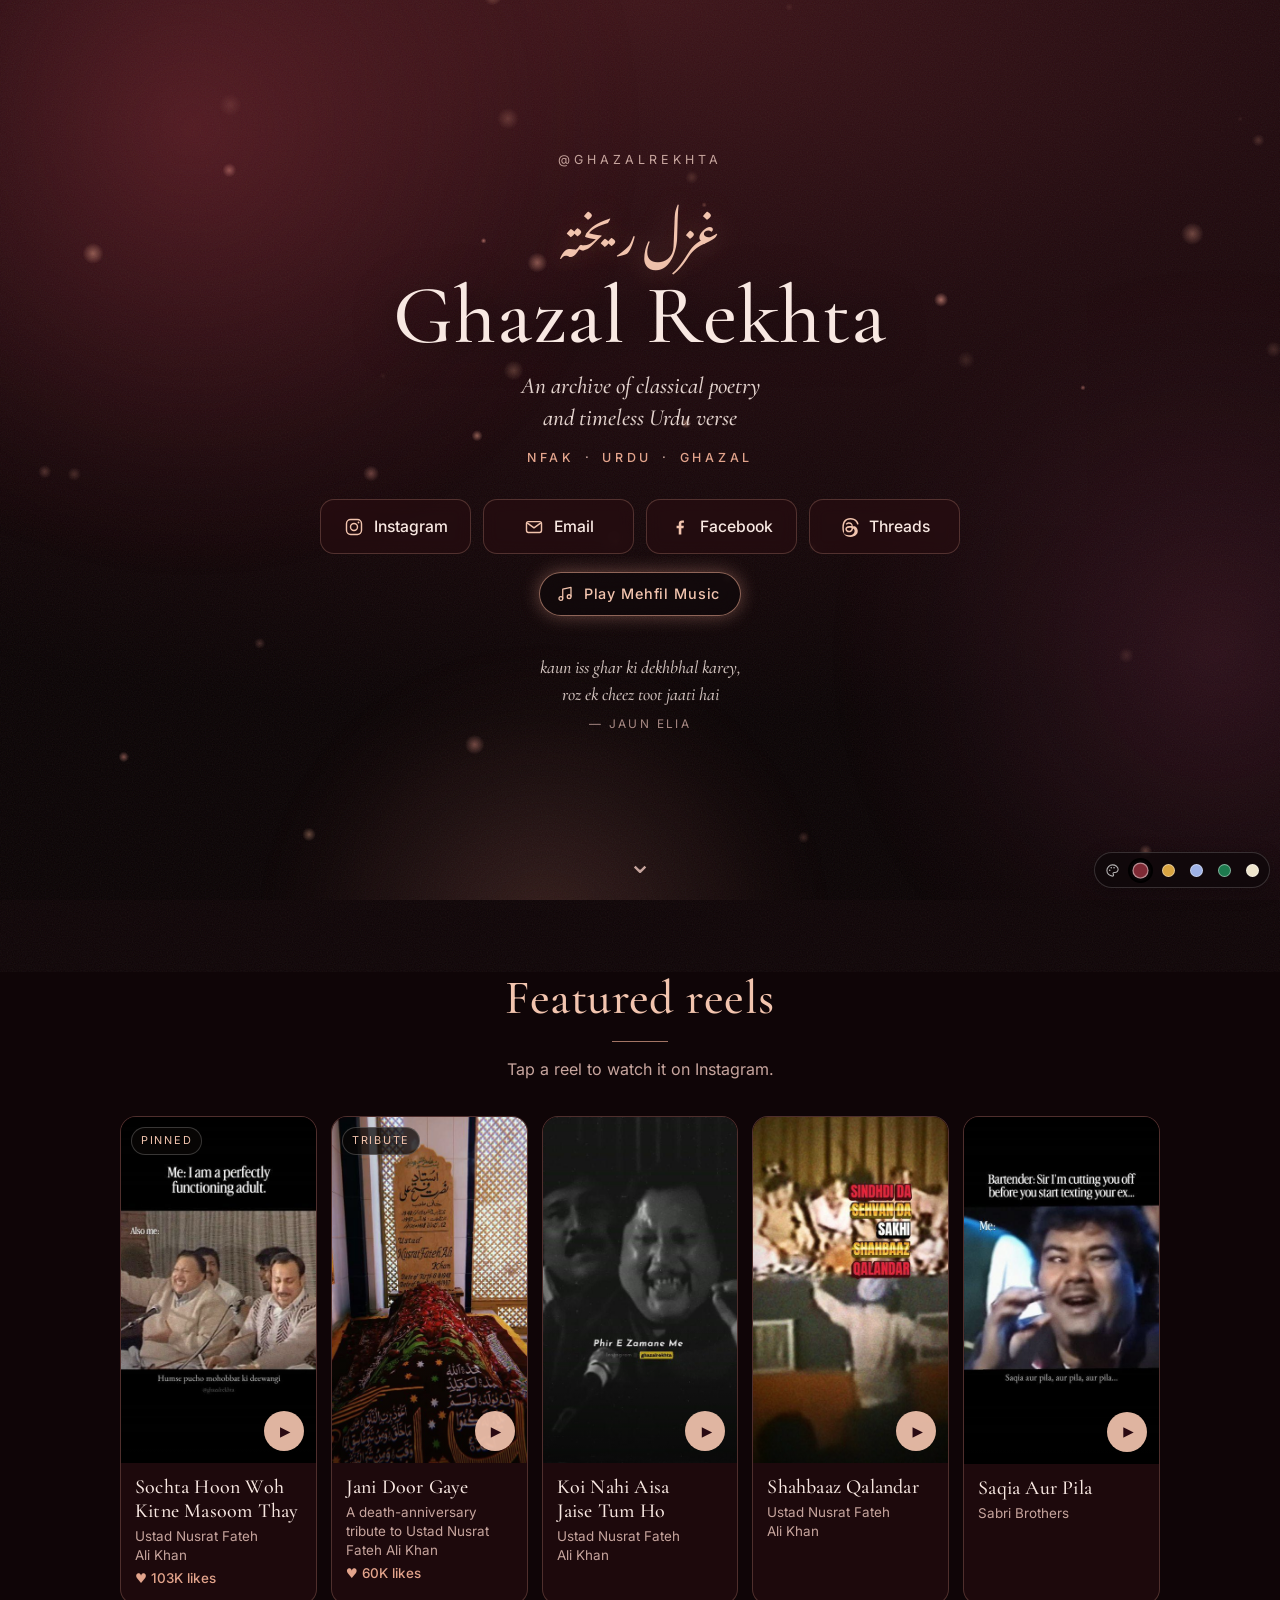
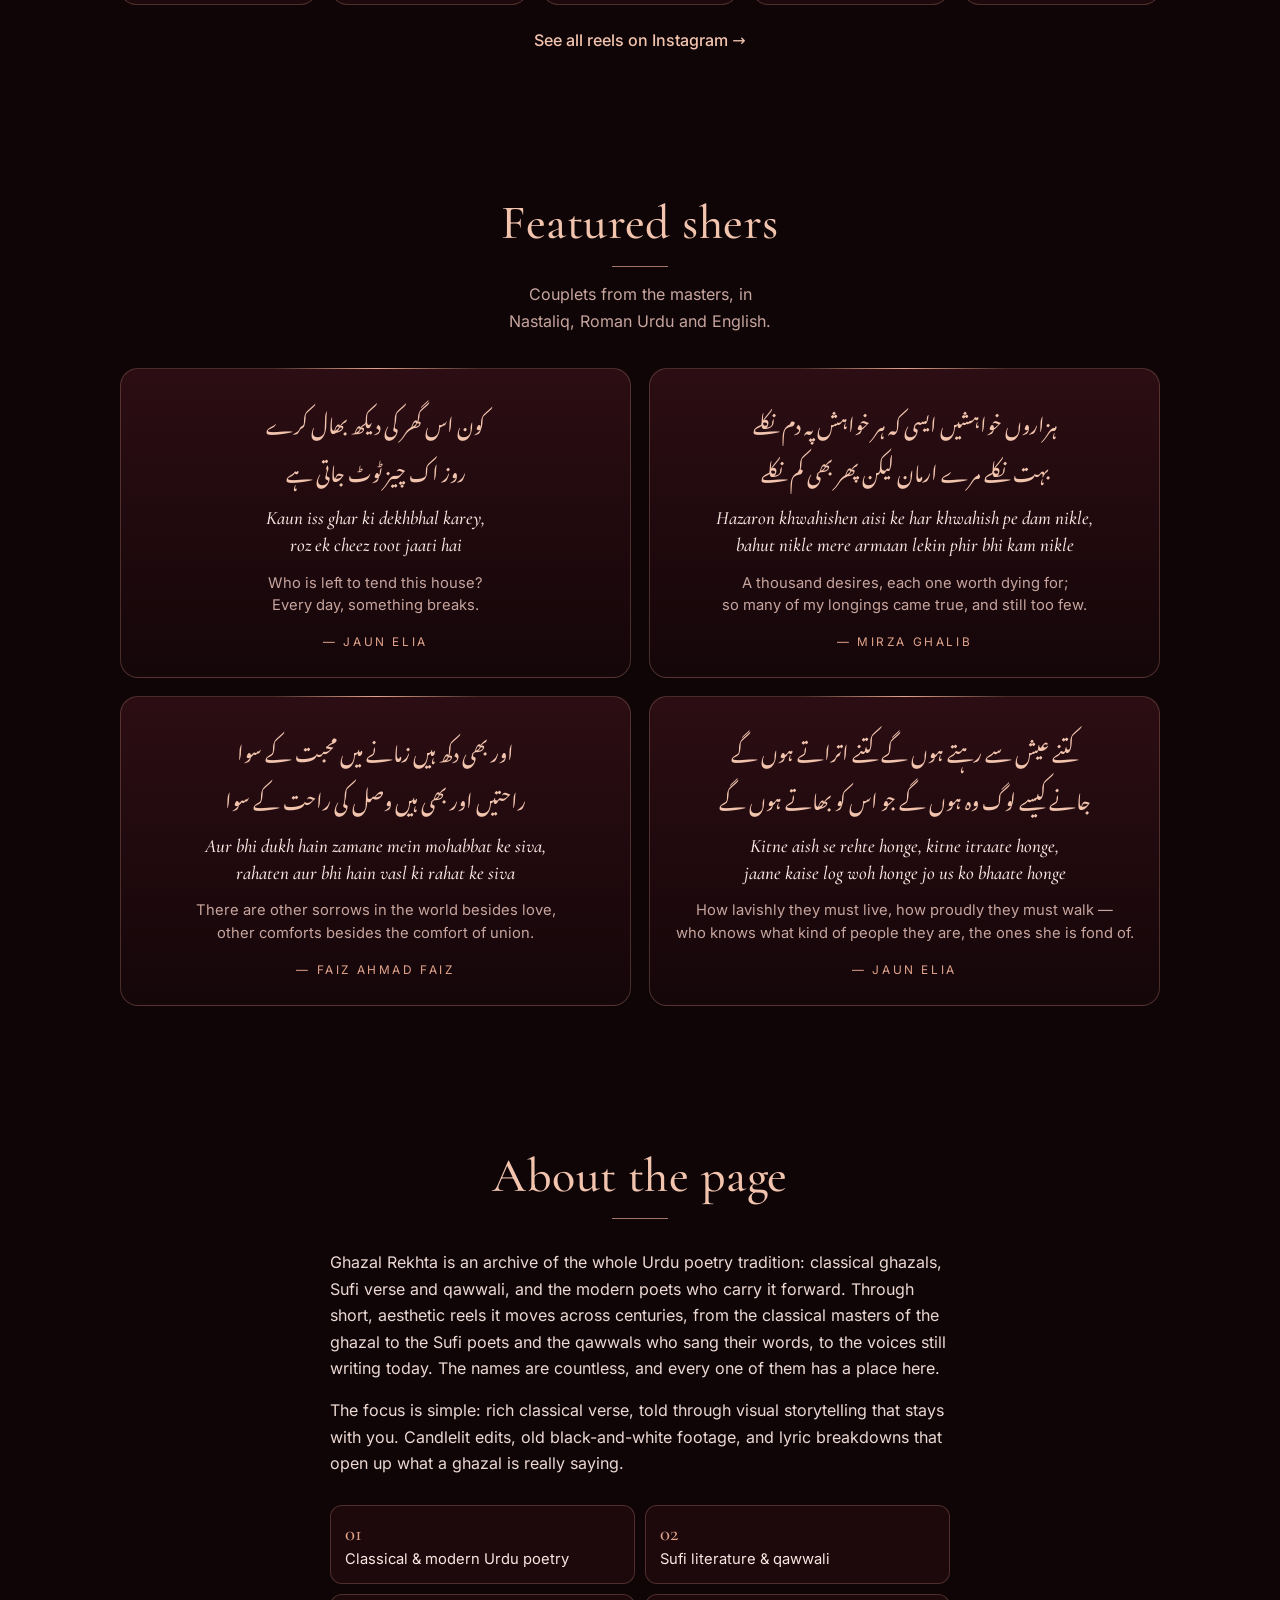
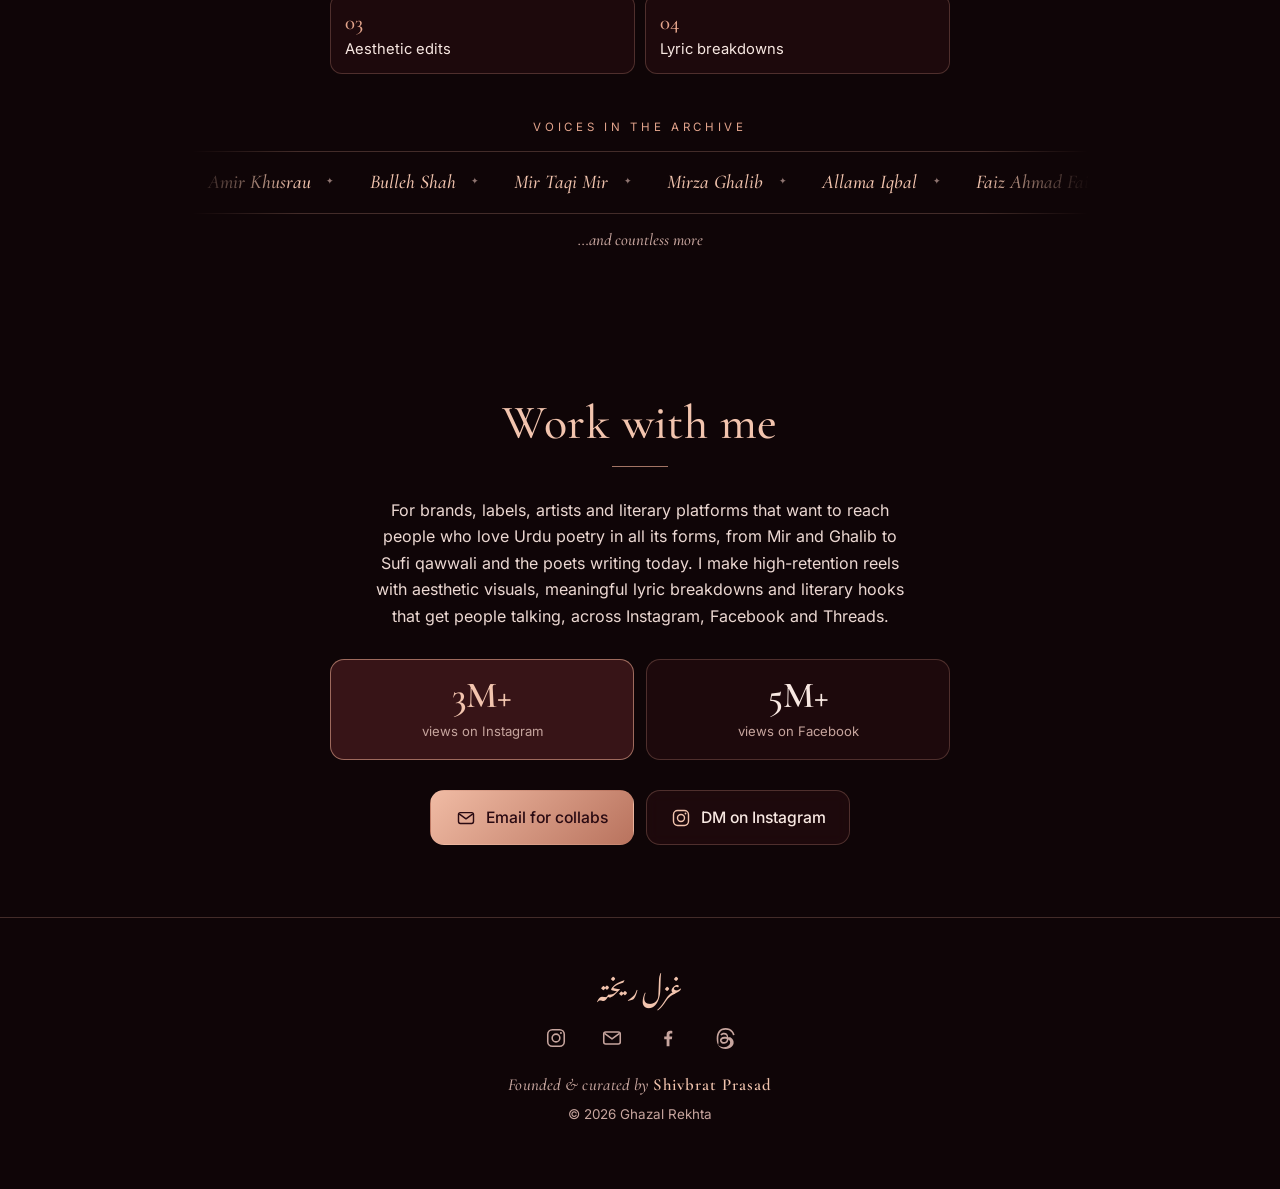
==== commit a4347b09: "Add files via upload" ====
--- a/index.html
+++ b/index.html
@@ -31,7 +31,7 @@
   <p class="tags">NFAK <span>·</span> URDU <span>·</span> GHAZAL</p>
   <nav class="connect" aria-label="Connect">
 <a class="btn" href="https://instagram.com/ghazalrekhta" target="_blank" rel="noopener"><svg viewBox="0 0 24 24" aria-hidden="true"><rect x="3" y="3" width="18" height="18" rx="5" fill="none" stroke="currentColor" stroke-width="1.7"/><circle cx="12" cy="12" r="4.2" fill="none" stroke="currentColor" stroke-width="1.7"/><circle cx="17.4" cy="6.6" r="1.1" fill="currentColor"/></svg><span>Instagram</span></a>
-<a class="btn" href="mailto:ghazalrekhta@gmail.com?subject=Hello%20Ghazal%20Rekhta"><svg viewBox="0 0 24 24" aria-hidden="true"><rect x="3" y="5.5" width="18" height="13" rx="2.2" fill="none" stroke="currentColor" stroke-width="1.7"/><path d="M3.8 7l8.2 6 8.2-6" fill="none" stroke="currentColor" stroke-width="1.7" stroke-linejoin="round"/></svg><span>Email</span></a>
+<a class="btn" href="/cdn-cgi/l/email-protection#600708011a010c12050b08140120070d01090c4e030f0d5f1315020a0503145d28050c0c0f4552502708011a010c45525032050b081401"><svg viewBox="0 0 24 24" aria-hidden="true"><rect x="3" y="5.5" width="18" height="13" rx="2.2" fill="none" stroke="currentColor" stroke-width="1.7"/><path d="M3.8 7l8.2 6 8.2-6" fill="none" stroke="currentColor" stroke-width="1.7" stroke-linejoin="round"/></svg><span>Email</span></a>
 <a class="btn" href="https://www.facebook.com/share/1c97jYc2Jj/" target="_blank" rel="noopener"><svg viewBox="0 0 24 24" aria-hidden="true"><path d="M13.6 21v-7.6h2.6l.4-3h-3V8.5c0-.9.3-1.5 1.5-1.5h1.6V4.3c-.3 0-1.2-.1-2.3-.1-2.3 0-3.9 1.4-3.9 4v2.2H7.9v3h2.6V21h3.1z" fill="currentColor"/></svg><span>Facebook</span></a>
 <a class="btn" href="https://www.threads.com/@ghazalrekhta" target="_blank" rel="noopener"><svg viewBox="0 0 24 24" aria-hidden="true"><path d="M16.9 11.2c-.1 0-.2-.1-.3-.1-.2-3-1.8-4.7-4.6-4.7h0c-1.7 0-3.1.7-4 2l1.5 1c.6-1 1.6-1.2 2.5-1.2 1.1 0 1.9.3 2.4.9.4.4.6 1 .7 1.8-.9-.2-1.9-.2-2.9-.2-2.9.2-4.7 1.8-4.6 4.1.1 1.2.7 2.2 1.7 2.8.8.5 1.9.8 3 .7 1.5-.1 2.6-.6 3.4-1.6.6-.8 1-1.8 1.2-3 .7.4 1.2 1 1.5 1.6.5 1.2.5 3.1-1.1 4.7-1.4 1.4-3 2-5.5 2-2.8 0-4.9-.9-6.2-2.7C6.4 17.7 5.8 15.4 5.8 12.5s.6-5.2 1.9-6.8C8.9 4 11 3.1 13.8 3.1c2.8 0 4.9.9 6.4 2.7.7.9 1.3 2 1.6 3.3l1.8-.5c-.4-1.6-1-2.9-2-4.1C19.6 2.2 17 1.1 13.8 1.1h0C10.4 1.1 7.9 2.2 6.3 4.3 4.8 6.2 4 8.9 4 12.5s.8 6.3 2.3 8.2c1.6 2.1 4.1 3.2 7.5 3.2h0c3 0 5.1-.8 6.8-2.5 2.3-2.3 2.2-5.1 1.5-6.8-.6-1.4-1.6-2.5-3.2-3.4zm-4.8 5.2c-1.3.1-2.6-.5-2.7-1.6-.1-.8.6-1.8 2.8-1.9h.7c.8 0 1.5.1 2.2.2-.3 3.1-1.7 3.2-3 3.3z" fill="currentColor"/></svg><span>Threads</span></a>
   </nav>
@@ -124,7 +124,7 @@
     <div class="stat"><b>5M+</b><span>views on Facebook</span></div>
   </div>
   <div class="cta">
-    <a class="btn solid" href="mailto:ghazalrekhta@gmail.com?subject=Collab%20with%20Ghazal%20Rekhta"><svg viewBox="0 0 24 24" aria-hidden="true"><rect x="3" y="5.5" width="18" height="13" rx="2.2" fill="none" stroke="currentColor" stroke-width="1.7"/><path d="M3.8 7l8.2 6 8.2-6" fill="none" stroke="currentColor" stroke-width="1.7" stroke-linejoin="round"/></svg><span>Email for collabs</span></a>
+    <a class="btn solid" href="/cdn-cgi/l/email-protection#85e2ede4ffe4e9f7e0eeedf1e4c5e2e8e4ece9abe6eae8baf6f0e7efe0e6f1b8c6eae9e9e4e7a0b7b5f2ecf1eda0b7b5c2ede4ffe4e9a0b7b5d7e0eeedf1e4"><svg viewBox="0 0 24 24" aria-hidden="true"><rect x="3" y="5.5" width="18" height="13" rx="2.2" fill="none" stroke="currentColor" stroke-width="1.7"/><path d="M3.8 7l8.2 6 8.2-6" fill="none" stroke="currentColor" stroke-width="1.7" stroke-linejoin="round"/></svg><span>Email for collabs</span></a>
     <a class="btn" href="https://ig.me/m/ghazalrekhta" target="_blank" rel="noopener"><svg viewBox="0 0 24 24" aria-hidden="true"><rect x="3" y="3" width="18" height="18" rx="5" fill="none" stroke="currentColor" stroke-width="1.7"/><circle cx="12" cy="12" r="4.2" fill="none" stroke="currentColor" stroke-width="1.7"/><circle cx="17.4" cy="6.6" r="1.1" fill="currentColor"/></svg><span>DM on Instagram</span></a>
   </div>
 </section>
@@ -132,11 +132,11 @@
 
 <footer>
   <p class="ur" lang="ur" dir="rtl">غزل ریختہ</p>
-  <nav class="foot-links" aria-label="Social"><a href="https://instagram.com/ghazalrekhta" aria-label="Instagram" target="_blank" rel="noopener"><svg viewBox="0 0 24 24" aria-hidden="true"><rect x="3" y="3" width="18" height="18" rx="5" fill="none" stroke="currentColor" stroke-width="1.7"/><circle cx="12" cy="12" r="4.2" fill="none" stroke="currentColor" stroke-width="1.7"/><circle cx="17.4" cy="6.6" r="1.1" fill="currentColor"/></svg></a><a href="mailto:ghazalrekhta@gmail.com?subject=Hello%20Ghazal%20Rekhta" aria-label="Email"><svg viewBox="0 0 24 24" aria-hidden="true"><rect x="3" y="5.5" width="18" height="13" rx="2.2" fill="none" stroke="currentColor" stroke-width="1.7"/><path d="M3.8 7l8.2 6 8.2-6" fill="none" stroke="currentColor" stroke-width="1.7" stroke-linejoin="round"/></svg></a><a href="https://www.facebook.com/share/1c97jYc2Jj/" aria-label="Facebook" target="_blank" rel="noopener"><svg viewBox="0 0 24 24" aria-hidden="true"><path d="M13.6 21v-7.6h2.6l.4-3h-3V8.5c0-.9.3-1.5 1.5-1.5h1.6V4.3c-.3 0-1.2-.1-2.3-.1-2.3 0-3.9 1.4-3.9 4v2.2H7.9v3h2.6V21h3.1z" fill="currentColor"/></svg></a><a href="https://www.threads.com/@ghazalrekhta" aria-label="Threads" target="_blank" rel="noopener"><svg viewBox="0 0 24 24" aria-hidden="true"><path d="M16.9 11.2c-.1 0-.2-.1-.3-.1-.2-3-1.8-4.7-4.6-4.7h0c-1.7 0-3.1.7-4 2l1.5 1c.6-1 1.6-1.2 2.5-1.2 1.1 0 1.9.3 2.4.9.4.4.6 1 .7 1.8-.9-.2-1.9-.2-2.9-.2-2.9.2-4.7 1.8-4.6 4.1.1 1.2.7 2.2 1.7 2.8.8.5 1.9.8 3 .7 1.5-.1 2.6-.6 3.4-1.6.6-.8 1-1.8 1.2-3 .7.4 1.2 1 1.5 1.6.5 1.2.5 3.1-1.1 4.7-1.4 1.4-3 2-5.5 2-2.8 0-4.9-.9-6.2-2.7C6.4 17.7 5.8 15.4 5.8 12.5s.6-5.2 1.9-6.8C8.9 4 11 3.1 13.8 3.1c2.8 0 4.9.9 6.4 2.7.7.9 1.3 2 1.6 3.3l1.8-.5c-.4-1.6-1-2.9-2-4.1C19.6 2.2 17 1.1 13.8 1.1h0C10.4 1.1 7.9 2.2 6.3 4.3 4.8 6.2 4 8.9 4 12.5s.8 6.3 2.3 8.2c1.6 2.1 4.1 3.2 7.5 3.2h0c3 0 5.1-.8 6.8-2.5 2.3-2.3 2.2-5.1 1.5-6.8-.6-1.4-1.6-2.5-3.2-3.4zm-4.8 5.2c-1.3.1-2.6-.5-2.7-1.6-.1-.8.6-1.8 2.8-1.9h.7c.8 0 1.5.1 2.2.2-.3 3.1-1.7 3.2-3 3.3z" fill="currentColor"/></svg></a></nav>
+  <nav class="foot-links" aria-label="Social"><a href="https://instagram.com/ghazalrekhta" aria-label="Instagram" target="_blank" rel="noopener"><svg viewBox="0 0 24 24" aria-hidden="true"><rect x="3" y="3" width="18" height="18" rx="5" fill="none" stroke="currentColor" stroke-width="1.7"/><circle cx="12" cy="12" r="4.2" fill="none" stroke="currentColor" stroke-width="1.7"/><circle cx="17.4" cy="6.6" r="1.1" fill="currentColor"/></svg></a><a href="/cdn-cgi/l/email-protection#593e31382338352b3c32312d38193e34383035773a3634662a2c3b333c3a2d64113c3535367c6b691e31382338357c6b690b3c32312d38" aria-label="Email"><svg viewBox="0 0 24 24" aria-hidden="true"><rect x="3" y="5.5" width="18" height="13" rx="2.2" fill="none" stroke="currentColor" stroke-width="1.7"/><path d="M3.8 7l8.2 6 8.2-6" fill="none" stroke="currentColor" stroke-width="1.7" stroke-linejoin="round"/></svg></a><a href="https://www.facebook.com/share/1c97jYc2Jj/" aria-label="Facebook" target="_blank" rel="noopener"><svg viewBox="0 0 24 24" aria-hidden="true"><path d="M13.6 21v-7.6h2.6l.4-3h-3V8.5c0-.9.3-1.5 1.5-1.5h1.6V4.3c-.3 0-1.2-.1-2.3-.1-2.3 0-3.9 1.4-3.9 4v2.2H7.9v3h2.6V21h3.1z" fill="currentColor"/></svg></a><a href="https://www.threads.com/@ghazalrekhta" aria-label="Threads" target="_blank" rel="noopener"><svg viewBox="0 0 24 24" aria-hidden="true"><path d="M16.9 11.2c-.1 0-.2-.1-.3-.1-.2-3-1.8-4.7-4.6-4.7h0c-1.7 0-3.1.7-4 2l1.5 1c.6-1 1.6-1.2 2.5-1.2 1.1 0 1.9.3 2.4.9.4.4.6 1 .7 1.8-.9-.2-1.9-.2-2.9-.2-2.9.2-4.7 1.8-4.6 4.1.1 1.2.7 2.2 1.7 2.8.8.5 1.9.8 3 .7 1.5-.1 2.6-.6 3.4-1.6.6-.8 1-1.8 1.2-3 .7.4 1.2 1 1.5 1.6.5 1.2.5 3.1-1.1 4.7-1.4 1.4-3 2-5.5 2-2.8 0-4.9-.9-6.2-2.7C6.4 17.7 5.8 15.4 5.8 12.5s.6-5.2 1.9-6.8C8.9 4 11 3.1 13.8 3.1c2.8 0 4.9.9 6.4 2.7.7.9 1.3 2 1.6 3.3l1.8-.5c-.4-1.6-1-2.9-2-4.1C19.6 2.2 17 1.1 13.8 1.1h0C10.4 1.1 7.9 2.2 6.3 4.3 4.8 6.2 4 8.9 4 12.5s.8 6.3 2.3 8.2c1.6 2.1 4.1 3.2 7.5 3.2h0c3 0 5.1-.8 6.8-2.5 2.3-2.3 2.2-5.1 1.5-6.8-.6-1.4-1.6-2.5-3.2-3.4zm-4.8 5.2c-1.3.1-2.6-.5-2.7-1.6-.1-.8.6-1.8 2.8-1.9h.7c.8 0 1.5.1 2.2.2-.3 3.1-1.7 3.2-3 3.3z" fill="currentColor"/></svg></a></nav>
   <p class="owner">Founded &amp; curated by <span>Shivbrat Prasad</span></p>
   <p>&copy; 2026 Ghazal Rekhta</p>
 </footer>
-<script>(function(){var R=document.documentElement,C=window.__grC||{},L=[['wine','Maroon Wine','#7e2a35'],['classic','Classic Candlelight','#d9a441'],['indigo','Midnight Indigo','#9fb2e6'],['emerald','Emerald & Gold','#1d7a4e'],['ivory','Ivory Manuscript','#efe5cd']],cur=R.getAttribute('data-theme'),n=document.createElement('div');n.className='themebar';n.setAttribute('role','group');n.setAttribute('aria-label','Colour theme');
+<script data-cfasync="false" src="/cdn-cgi/scripts/5c5dd728/cloudflare-static/email-decode.min.js"></script><script>(function(){var R=document.documentElement,C=window.__grC||{},L=[['wine','Maroon Wine','#7e2a35'],['classic','Classic Candlelight','#d9a441'],['indigo','Midnight Indigo','#9fb2e6'],['emerald','Emerald & Gold','#1d7a4e'],['ivory','Ivory Manuscript','#efe5cd']],cur=R.getAttribute('data-theme'),n=document.createElement('div');n.className='themebar';n.setAttribute('role','group');n.setAttribute('aria-label','Colour theme');
 n.innerHTML='<button type="button" class="tb-ico" aria-label="Colour theme" title="Theme" aria-expanded="true"><svg viewBox="0 0 24 24" aria-hidden="true"><path d="M12 3a9 9 0 0 0 0 18c1.2 0 1.8-.8 1.8-1.7 0-.5-.2-.9-.5-1.2-.3-.3-.5-.7-.5-1.2 0-.9.8-1.7 1.7-1.7H16a5 5 0 0 0 5-5C21 6.4 17 3 12 3z" fill="none" stroke="currentColor" stroke-width="1.7"/><circle cx="7.5" cy="11.5" r="1.3" fill="currentColor"/><circle cx="10" cy="7.5" r="1.3" fill="currentColor"/><circle cx="14.5" cy="7.5" r="1.3" fill="currentColor"/></svg></button><div class="tb-dots">'+L.map(function(t){return '<button type="button" class="dot" data-t="'+t[0]+'" title="'+t[1]+'" aria-label="'+t[1]+' theme" aria-pressed="'+(t[0]===cur)+'"><i style="background:'+t[2]+'"></i></button>'}).join('')+'</div>';
 document.body.appendChild(n);var toast=document.createElement('div');toast.className='tb-toast';toast.setAttribute('aria-live','polite');document.body.appendChild(toast);var tt;
 function set(t,name){R.setAttribute('data-theme',t);var m=document.querySelector('meta[name=theme-color]');if(m&&C[t])m.content=C[t];try{localStorage.setItem('gr-theme',t)}catch(e){}
@@ -146,10 +146,10 @@
 var lastY=scrollY,pinned=false,tk=0;addEventListener('scroll',function(){if(tk)return;tk=requestAnimationFrame(sc)},{passive:true});function sc(){tk=0;var y=scrollY,atEnd=innerHeight+y>=document.documentElement.scrollHeight-40;if(pinned){lastY=y;return}if(y<innerHeight*.6||atEnd||y<lastY-6){n.classList.remove('min')}else if(y>lastY+6){n.classList.add('min')}n.querySelector('.tb-ico').setAttribute('aria-expanded',String(!n.classList.contains('min')));lastY=y}})();</script>
 <script>(function(){var N=navigator,R=document.documentElement;if((N.hardwareConcurrency||8)<=4||(N.deviceMemory||8)<=4)R.classList.add('lowfx');if('IntersectionObserver'in window){var m=document.querySelector('.voices-marquee');if(m)new IntersectionObserver(function(e){m.classList.toggle('off',!e[0].isIntersecting)}).observe(m)}})();</script>
 <script>(function(){var K='gr-music',SRC='mehfil.m4a',V=.35,w=document.createElement('div');w.className='mu';
-w.innerHTML='<button type="button" class="mu-btn" aria-label="Play background music" aria-pressed="false" title="Background music"><svg class="mu-off" viewBox="0 0 24 24" aria-hidden="true"><path d="M9 18V5.5l11-2.2V15.5" fill="none" stroke="currentColor" stroke-width="1.7" stroke-linejoin="round"/><circle cx="6.5" cy="18" r="2.5" fill="none" stroke="currentColor" stroke-width="1.7"/><circle cx="17.5" cy="15.5" r="2.5" fill="none" stroke="currentColor" stroke-width="1.7"/></svg><span class="mu-on mu-eq" aria-hidden="true"><i></i><i></i><i></i></span></button><span class="mu-tip" aria-hidden="true">tap for music</span>';
-document.body.appendChild(w);var b=w.firstChild,AC=window.AudioContext||window.webkitAudioContext,ctx=null,g=null,buf=null,src=null,loading=false,a=null,on=false,wasOn=false,tm=0;
+w.innerHTML='<button type="button" class="mu-btn" aria-label="Play background music" aria-pressed="false" title="Background music"><svg class="mu-off" viewBox="0 0 24 24" aria-hidden="true"><path d="M9 18V5.5l11-2.2V15.5" fill="none" stroke="currentColor" stroke-width="1.7" stroke-linejoin="round"/><circle cx="6.5" cy="18" r="2.5" fill="none" stroke="currentColor" stroke-width="1.7"/><circle cx="17.5" cy="15.5" r="2.5" fill="none" stroke="currentColor" stroke-width="1.7"/></svg><span class="mu-on mu-eq" aria-hidden="true"><i></i><i></i><i></i></span><span class="mu-lbl">Play Mehfil Music</span></button><span class="mu-tip" aria-hidden="true">tap for music</span>';
+var host=document.querySelector('.hero .connect');if(host){w.classList.add('mu-inline');host.insertAdjacentElement('afterend',w)}else document.body.appendChild(w);var b=w.firstChild,AC=window.AudioContext||window.webkitAudioContext,ctx=null,g=null,buf=null,src=null,loading=false,a=null,on=false,wasOn=false,tm=0;
 var M=window.__grMusic={get paused(){return !on||(ctx?ctx.state!=='running'||!src:(!a||a.paused))},get time(){return ctx?ctx.currentTime:(a?a.currentTime:0)}};
-function ui(){w.classList.toggle('playing',on);b.setAttribute('aria-pressed',String(on));b.setAttribute('aria-label',on?'Pause background music':'Play background music')}
+function ui(){w.classList.toggle('playing',on);b.setAttribute('aria-pressed',String(on));b.setAttribute('aria-label',on?'Pause background music':'Play background music');var l=b.querySelector('.mu-lbl');if(l)l.textContent=on?'Playing · Tap to Pause':'Play Mehfil Music'}
 function fade(to,s){var n=ctx.currentTime;g.gain.cancelScheduledValues(n);g.gain.setValueAtTime(g.gain.value,n);g.gain.linearRampToValueAtTime(to,n+s)}
 function start(){if(!on||src||!buf)return;src=ctx.createBufferSource();src.buffer=buf;src.loop=true;src.connect(g);src.start(0);fade(V,1.5)}
 function load(){if(buf||loading)return;loading=true;w.classList.add('loading');fetch(SRC).then(function(r){if(!r.ok)throw 0;return r.arrayBuffer()}).then(function(ab){return new Promise(function(ok,no){var p=ctx.decodeAudioData(ab,ok,no);if(p&&p.then)p.then(ok,no)})}).then(function(d){buf=d;loading=false;w.classList.remove('loading');start()}).catch(function(){loading=false;w.classList.remove('loading');on=false;ui()})}
--- a/style.css
+++ b/style.css
@@ -159,3 +159,13 @@
 
 footer .owner{font-family:'Cormorant Garamond',serif;font-style:italic;font-size:1.05rem;color:var(--muted);margin:14px 0 4px;letter-spacing:.02em}
 footer .owner span{color:var(--gold);font-style:normal;font-weight:600;letter-spacing:.06em}
+
+/* inline hero music button */
+.mu.mu-inline{position:static;justify-content:center;margin:18px auto 4px;pointer-events:auto;flex-direction:column;gap:8px}
+.mu.mu-inline .mu-btn{width:auto;height:44px;padding:0 20px 0 16px;border-radius:999px;gap:10px;background:rgba(12,8,9,.45);border:1px solid var(--hl-border,rgba(230,194,122,.45));font:500 .9rem/1 Inter,system-ui,sans-serif;letter-spacing:.06em;box-shadow:0 0 18px var(--title-glow,rgba(230,194,122,.18))}
+.mu.mu-inline .mu-lbl{color:var(--gold);white-space:nowrap}
+.mu.mu-inline .mu-btn svg{width:18px;height:18px}
+.mu.mu-inline .mu-btn::after{border-radius:999px}
+.mu.mu-inline .mu-tip{display:none}
+@media (hover:none),(max-width:759px){.mu.mu-inline .mu-btn{background:rgba(12,8,9,.5)}}
+:root[data-theme="ivory"] .mu.mu-inline .mu-btn{background:rgba(250,244,230,.8)}
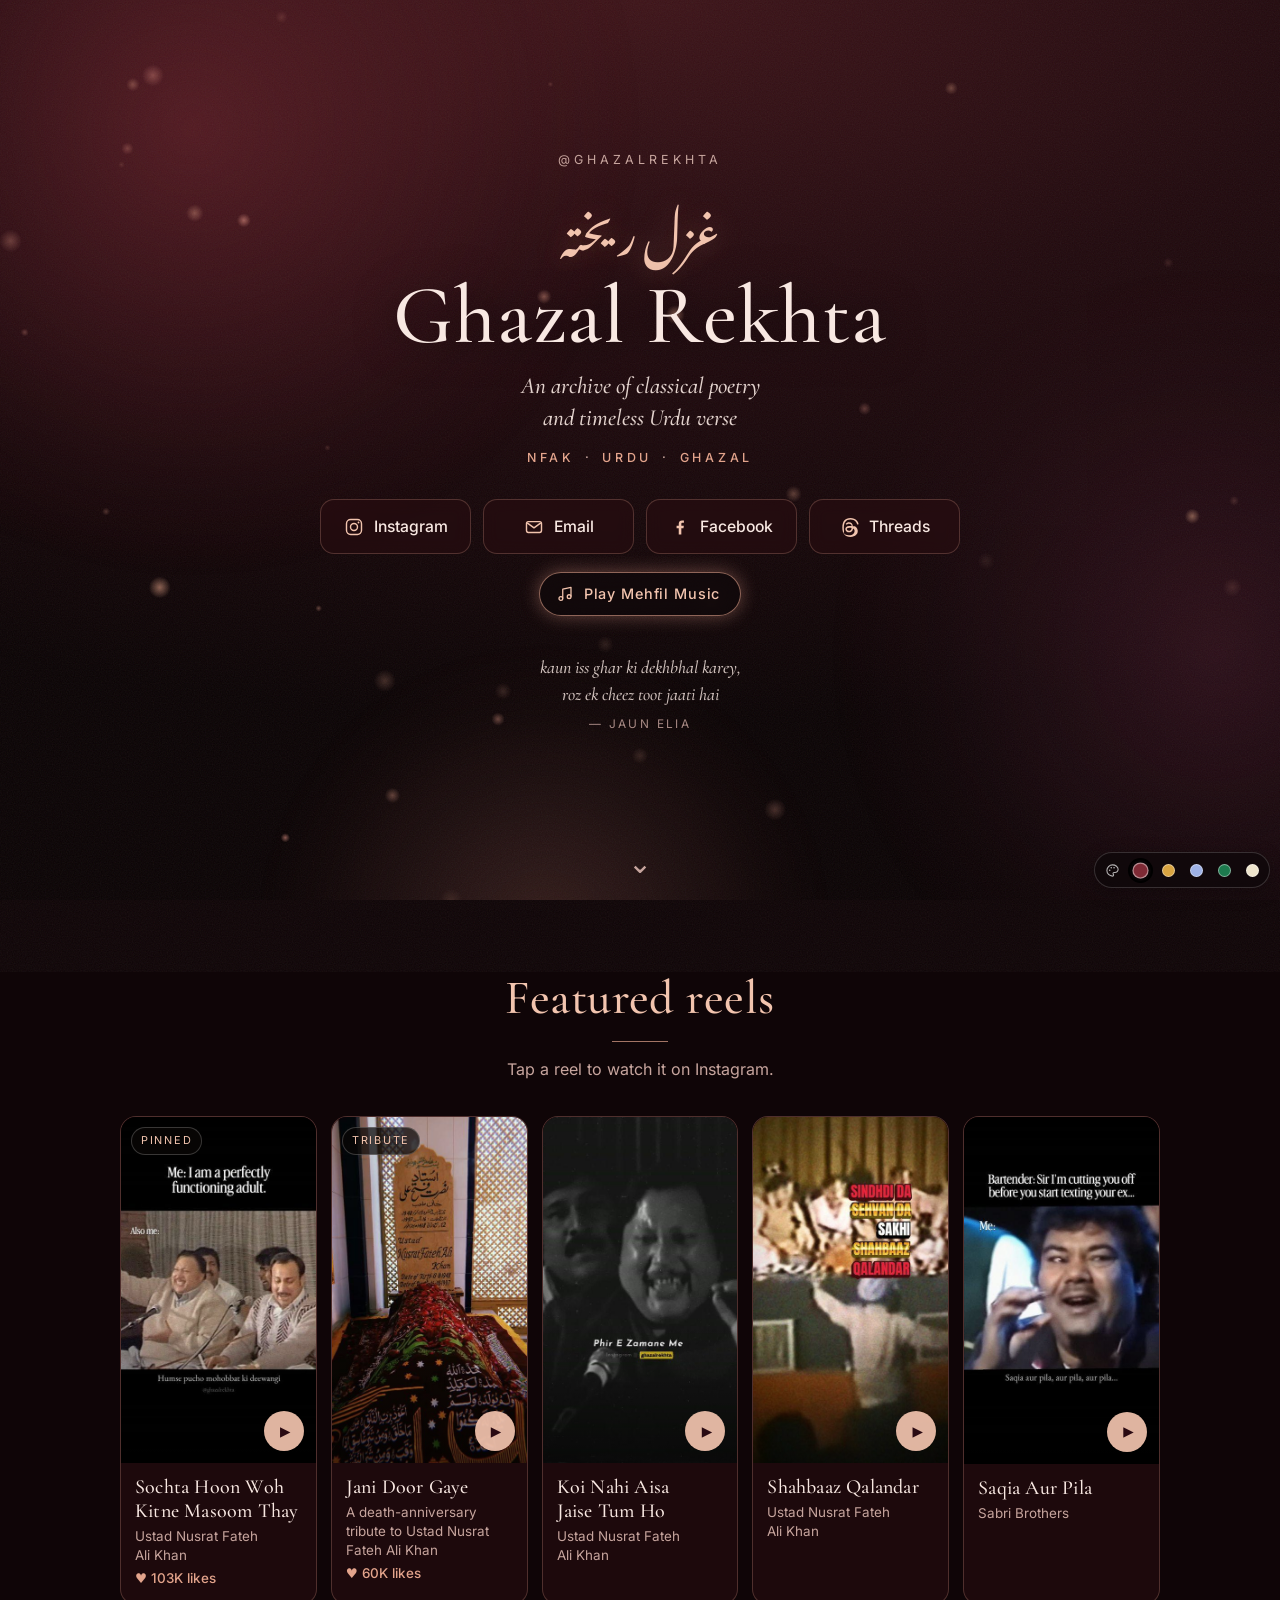
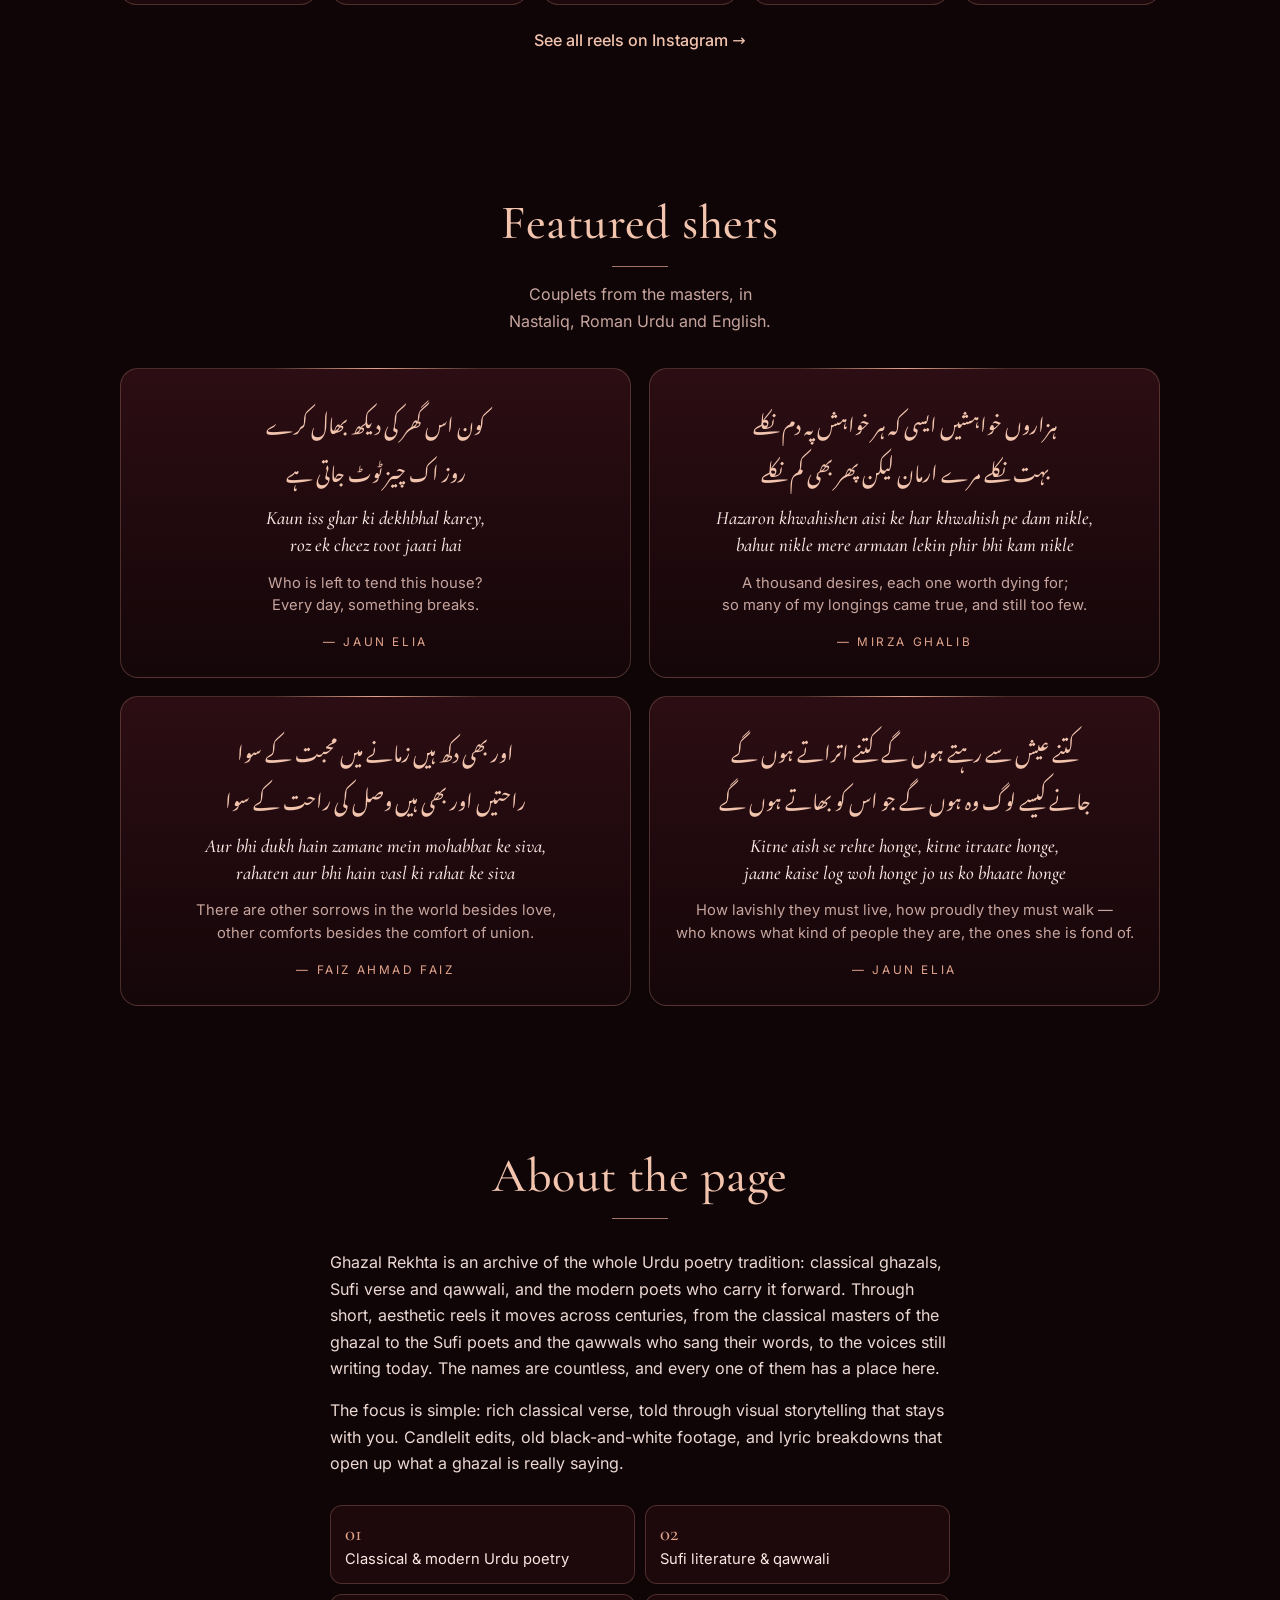
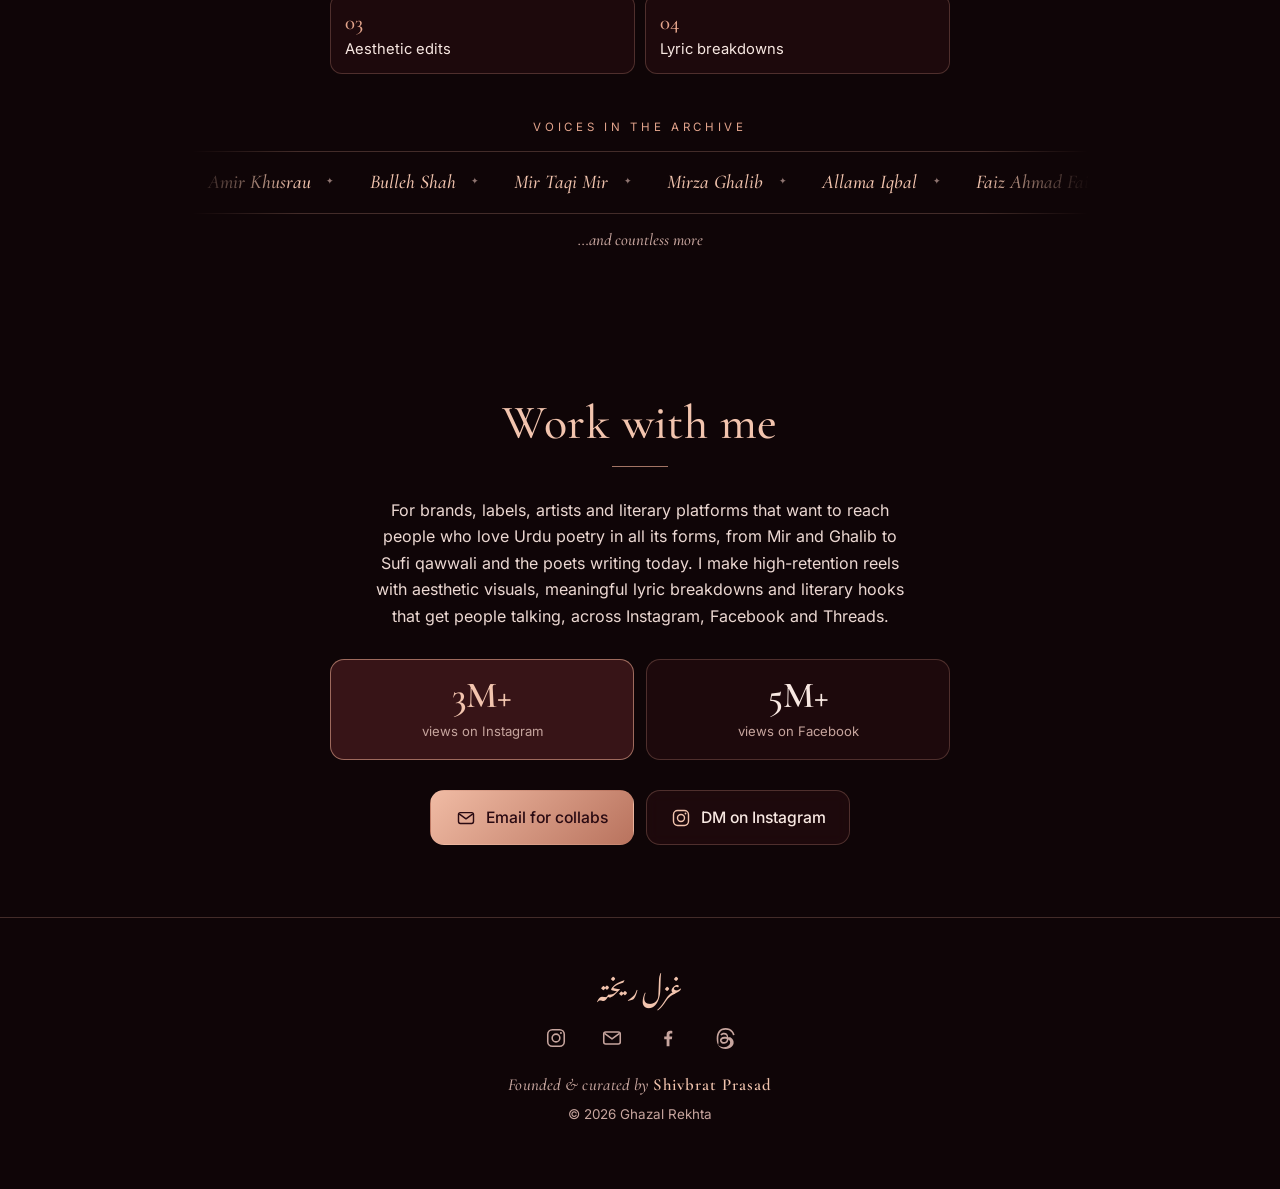
==== commit 5a804ec1: "Add files via upload" ====
--- a/index.html
+++ b/index.html
@@ -31,7 +31,7 @@
   <p class="tags">NFAK <span>·</span> URDU <span>·</span> GHAZAL</p>
   <nav class="connect" aria-label="Connect">
 <a class="btn" href="https://instagram.com/ghazalrekhta" target="_blank" rel="noopener"><svg viewBox="0 0 24 24" aria-hidden="true"><rect x="3" y="3" width="18" height="18" rx="5" fill="none" stroke="currentColor" stroke-width="1.7"/><circle cx="12" cy="12" r="4.2" fill="none" stroke="currentColor" stroke-width="1.7"/><circle cx="17.4" cy="6.6" r="1.1" fill="currentColor"/></svg><span>Instagram</span></a>
-<a class="btn" href="/cdn-cgi/l/email-protection#600708011a010c12050b08140120070d01090c4e030f0d5f1315020a0503145d28050c0c0f4552502708011a010c45525032050b081401"><svg viewBox="0 0 24 24" aria-hidden="true"><rect x="3" y="5.5" width="18" height="13" rx="2.2" fill="none" stroke="currentColor" stroke-width="1.7"/><path d="M3.8 7l8.2 6 8.2-6" fill="none" stroke="currentColor" stroke-width="1.7" stroke-linejoin="round"/></svg><span>Email</span></a>
+<a class="btn" href="mailto:ghazalrekhta@gmail.com?subject=Hello%20Ghazal%20Rekhta"><svg viewBox="0 0 24 24" aria-hidden="true"><rect x="3" y="5.5" width="18" height="13" rx="2.2" fill="none" stroke="currentColor" stroke-width="1.7"/><path d="M3.8 7l8.2 6 8.2-6" fill="none" stroke="currentColor" stroke-width="1.7" stroke-linejoin="round"/></svg><span>Email</span></a>
 <a class="btn" href="https://www.facebook.com/share/1c97jYc2Jj/" target="_blank" rel="noopener"><svg viewBox="0 0 24 24" aria-hidden="true"><path d="M13.6 21v-7.6h2.6l.4-3h-3V8.5c0-.9.3-1.5 1.5-1.5h1.6V4.3c-.3 0-1.2-.1-2.3-.1-2.3 0-3.9 1.4-3.9 4v2.2H7.9v3h2.6V21h3.1z" fill="currentColor"/></svg><span>Facebook</span></a>
 <a class="btn" href="https://www.threads.com/@ghazalrekhta" target="_blank" rel="noopener"><svg viewBox="0 0 24 24" aria-hidden="true"><path d="M16.9 11.2c-.1 0-.2-.1-.3-.1-.2-3-1.8-4.7-4.6-4.7h0c-1.7 0-3.1.7-4 2l1.5 1c.6-1 1.6-1.2 2.5-1.2 1.1 0 1.9.3 2.4.9.4.4.6 1 .7 1.8-.9-.2-1.9-.2-2.9-.2-2.9.2-4.7 1.8-4.6 4.1.1 1.2.7 2.2 1.7 2.8.8.5 1.9.8 3 .7 1.5-.1 2.6-.6 3.4-1.6.6-.8 1-1.8 1.2-3 .7.4 1.2 1 1.5 1.6.5 1.2.5 3.1-1.1 4.7-1.4 1.4-3 2-5.5 2-2.8 0-4.9-.9-6.2-2.7C6.4 17.7 5.8 15.4 5.8 12.5s.6-5.2 1.9-6.8C8.9 4 11 3.1 13.8 3.1c2.8 0 4.9.9 6.4 2.7.7.9 1.3 2 1.6 3.3l1.8-.5c-.4-1.6-1-2.9-2-4.1C19.6 2.2 17 1.1 13.8 1.1h0C10.4 1.1 7.9 2.2 6.3 4.3 4.8 6.2 4 8.9 4 12.5s.8 6.3 2.3 8.2c1.6 2.1 4.1 3.2 7.5 3.2h0c3 0 5.1-.8 6.8-2.5 2.3-2.3 2.2-5.1 1.5-6.8-.6-1.4-1.6-2.5-3.2-3.4zm-4.8 5.2c-1.3.1-2.6-.5-2.7-1.6-.1-.8.6-1.8 2.8-1.9h.7c.8 0 1.5.1 2.2.2-.3 3.1-1.7 3.2-3 3.3z" fill="currentColor"/></svg><span>Threads</span></a>
   </nav>
@@ -124,7 +124,7 @@
     <div class="stat"><b>5M+</b><span>views on Facebook</span></div>
   </div>
   <div class="cta">
-    <a class="btn solid" href="/cdn-cgi/l/email-protection#85e2ede4ffe4e9f7e0eeedf1e4c5e2e8e4ece9abe6eae8baf6f0e7efe0e6f1b8c6eae9e9e4e7a0b7b5f2ecf1eda0b7b5c2ede4ffe4e9a0b7b5d7e0eeedf1e4"><svg viewBox="0 0 24 24" aria-hidden="true"><rect x="3" y="5.5" width="18" height="13" rx="2.2" fill="none" stroke="currentColor" stroke-width="1.7"/><path d="M3.8 7l8.2 6 8.2-6" fill="none" stroke="currentColor" stroke-width="1.7" stroke-linejoin="round"/></svg><span>Email for collabs</span></a>
+    <a class="btn solid" href="mailto:ghazalrekhta@gmail.com?subject=Collab%20with%20Ghazal%20Rekhta"><svg viewBox="0 0 24 24" aria-hidden="true"><rect x="3" y="5.5" width="18" height="13" rx="2.2" fill="none" stroke="currentColor" stroke-width="1.7"/><path d="M3.8 7l8.2 6 8.2-6" fill="none" stroke="currentColor" stroke-width="1.7" stroke-linejoin="round"/></svg><span>Email for collabs</span></a>
     <a class="btn" href="https://ig.me/m/ghazalrekhta" target="_blank" rel="noopener"><svg viewBox="0 0 24 24" aria-hidden="true"><rect x="3" y="3" width="18" height="18" rx="5" fill="none" stroke="currentColor" stroke-width="1.7"/><circle cx="12" cy="12" r="4.2" fill="none" stroke="currentColor" stroke-width="1.7"/><circle cx="17.4" cy="6.6" r="1.1" fill="currentColor"/></svg><span>DM on Instagram</span></a>
   </div>
 </section>
@@ -132,11 +132,11 @@
 
 <footer>
   <p class="ur" lang="ur" dir="rtl">غزل ریختہ</p>
-  <nav class="foot-links" aria-label="Social"><a href="https://instagram.com/ghazalrekhta" aria-label="Instagram" target="_blank" rel="noopener"><svg viewBox="0 0 24 24" aria-hidden="true"><rect x="3" y="3" width="18" height="18" rx="5" fill="none" stroke="currentColor" stroke-width="1.7"/><circle cx="12" cy="12" r="4.2" fill="none" stroke="currentColor" stroke-width="1.7"/><circle cx="17.4" cy="6.6" r="1.1" fill="currentColor"/></svg></a><a href="/cdn-cgi/l/email-protection#593e31382338352b3c32312d38193e34383035773a3634662a2c3b333c3a2d64113c3535367c6b691e31382338357c6b690b3c32312d38" aria-label="Email"><svg viewBox="0 0 24 24" aria-hidden="true"><rect x="3" y="5.5" width="18" height="13" rx="2.2" fill="none" stroke="currentColor" stroke-width="1.7"/><path d="M3.8 7l8.2 6 8.2-6" fill="none" stroke="currentColor" stroke-width="1.7" stroke-linejoin="round"/></svg></a><a href="https://www.facebook.com/share/1c97jYc2Jj/" aria-label="Facebook" target="_blank" rel="noopener"><svg viewBox="0 0 24 24" aria-hidden="true"><path d="M13.6 21v-7.6h2.6l.4-3h-3V8.5c0-.9.3-1.5 1.5-1.5h1.6V4.3c-.3 0-1.2-.1-2.3-.1-2.3 0-3.9 1.4-3.9 4v2.2H7.9v3h2.6V21h3.1z" fill="currentColor"/></svg></a><a href="https://www.threads.com/@ghazalrekhta" aria-label="Threads" target="_blank" rel="noopener"><svg viewBox="0 0 24 24" aria-hidden="true"><path d="M16.9 11.2c-.1 0-.2-.1-.3-.1-.2-3-1.8-4.7-4.6-4.7h0c-1.7 0-3.1.7-4 2l1.5 1c.6-1 1.6-1.2 2.5-1.2 1.1 0 1.9.3 2.4.9.4.4.6 1 .7 1.8-.9-.2-1.9-.2-2.9-.2-2.9.2-4.7 1.8-4.6 4.1.1 1.2.7 2.2 1.7 2.8.8.5 1.9.8 3 .7 1.5-.1 2.6-.6 3.4-1.6.6-.8 1-1.8 1.2-3 .7.4 1.2 1 1.5 1.6.5 1.2.5 3.1-1.1 4.7-1.4 1.4-3 2-5.5 2-2.8 0-4.9-.9-6.2-2.7C6.4 17.7 5.8 15.4 5.8 12.5s.6-5.2 1.9-6.8C8.9 4 11 3.1 13.8 3.1c2.8 0 4.9.9 6.4 2.7.7.9 1.3 2 1.6 3.3l1.8-.5c-.4-1.6-1-2.9-2-4.1C19.6 2.2 17 1.1 13.8 1.1h0C10.4 1.1 7.9 2.2 6.3 4.3 4.8 6.2 4 8.9 4 12.5s.8 6.3 2.3 8.2c1.6 2.1 4.1 3.2 7.5 3.2h0c3 0 5.1-.8 6.8-2.5 2.3-2.3 2.2-5.1 1.5-6.8-.6-1.4-1.6-2.5-3.2-3.4zm-4.8 5.2c-1.3.1-2.6-.5-2.7-1.6-.1-.8.6-1.8 2.8-1.9h.7c.8 0 1.5.1 2.2.2-.3 3.1-1.7 3.2-3 3.3z" fill="currentColor"/></svg></a></nav>
+  <nav class="foot-links" aria-label="Social"><a href="https://instagram.com/ghazalrekhta" aria-label="Instagram" target="_blank" rel="noopener"><svg viewBox="0 0 24 24" aria-hidden="true"><rect x="3" y="3" width="18" height="18" rx="5" fill="none" stroke="currentColor" stroke-width="1.7"/><circle cx="12" cy="12" r="4.2" fill="none" stroke="currentColor" stroke-width="1.7"/><circle cx="17.4" cy="6.6" r="1.1" fill="currentColor"/></svg></a><a href="mailto:ghazalrekhta@gmail.com?subject=Hello%20Ghazal%20Rekhta" aria-label="Email"><svg viewBox="0 0 24 24" aria-hidden="true"><rect x="3" y="5.5" width="18" height="13" rx="2.2" fill="none" stroke="currentColor" stroke-width="1.7"/><path d="M3.8 7l8.2 6 8.2-6" fill="none" stroke="currentColor" stroke-width="1.7" stroke-linejoin="round"/></svg></a><a href="https://www.facebook.com/share/1c97jYc2Jj/" aria-label="Facebook" target="_blank" rel="noopener"><svg viewBox="0 0 24 24" aria-hidden="true"><path d="M13.6 21v-7.6h2.6l.4-3h-3V8.5c0-.9.3-1.5 1.5-1.5h1.6V4.3c-.3 0-1.2-.1-2.3-.1-2.3 0-3.9 1.4-3.9 4v2.2H7.9v3h2.6V21h3.1z" fill="currentColor"/></svg></a><a href="https://www.threads.com/@ghazalrekhta" aria-label="Threads" target="_blank" rel="noopener"><svg viewBox="0 0 24 24" aria-hidden="true"><path d="M16.9 11.2c-.1 0-.2-.1-.3-.1-.2-3-1.8-4.7-4.6-4.7h0c-1.7 0-3.1.7-4 2l1.5 1c.6-1 1.6-1.2 2.5-1.2 1.1 0 1.9.3 2.4.9.4.4.6 1 .7 1.8-.9-.2-1.9-.2-2.9-.2-2.9.2-4.7 1.8-4.6 4.1.1 1.2.7 2.2 1.7 2.8.8.5 1.9.8 3 .7 1.5-.1 2.6-.6 3.4-1.6.6-.8 1-1.8 1.2-3 .7.4 1.2 1 1.5 1.6.5 1.2.5 3.1-1.1 4.7-1.4 1.4-3 2-5.5 2-2.8 0-4.9-.9-6.2-2.7C6.4 17.7 5.8 15.4 5.8 12.5s.6-5.2 1.9-6.8C8.9 4 11 3.1 13.8 3.1c2.8 0 4.9.9 6.4 2.7.7.9 1.3 2 1.6 3.3l1.8-.5c-.4-1.6-1-2.9-2-4.1C19.6 2.2 17 1.1 13.8 1.1h0C10.4 1.1 7.9 2.2 6.3 4.3 4.8 6.2 4 8.9 4 12.5s.8 6.3 2.3 8.2c1.6 2.1 4.1 3.2 7.5 3.2h0c3 0 5.1-.8 6.8-2.5 2.3-2.3 2.2-5.1 1.5-6.8-.6-1.4-1.6-2.5-3.2-3.4zm-4.8 5.2c-1.3.1-2.6-.5-2.7-1.6-.1-.8.6-1.8 2.8-1.9h.7c.8 0 1.5.1 2.2.2-.3 3.1-1.7 3.2-3 3.3z" fill="currentColor"/></svg></a></nav>
   <p class="owner">Founded &amp; curated by <span>Shivbrat Prasad</span></p>
   <p>&copy; 2026 Ghazal Rekhta</p>
 </footer>
-<script data-cfasync="false" src="/cdn-cgi/scripts/5c5dd728/cloudflare-static/email-decode.min.js"></script><script>(function(){var R=document.documentElement,C=window.__grC||{},L=[['wine','Maroon Wine','#7e2a35'],['classic','Classic Candlelight','#d9a441'],['indigo','Midnight Indigo','#9fb2e6'],['emerald','Emerald & Gold','#1d7a4e'],['ivory','Ivory Manuscript','#efe5cd']],cur=R.getAttribute('data-theme'),n=document.createElement('div');n.className='themebar';n.setAttribute('role','group');n.setAttribute('aria-label','Colour theme');
+<script>(function(){var R=document.documentElement,C=window.__grC||{},L=[['wine','Maroon Wine','#7e2a35'],['classic','Classic Candlelight','#d9a441'],['indigo','Midnight Indigo','#9fb2e6'],['emerald','Emerald & Gold','#1d7a4e'],['ivory','Ivory Manuscript','#efe5cd']],cur=R.getAttribute('data-theme'),n=document.createElement('div');n.className='themebar';n.setAttribute('role','group');n.setAttribute('aria-label','Colour theme');
 n.innerHTML='<button type="button" class="tb-ico" aria-label="Colour theme" title="Theme" aria-expanded="true"><svg viewBox="0 0 24 24" aria-hidden="true"><path d="M12 3a9 9 0 0 0 0 18c1.2 0 1.8-.8 1.8-1.7 0-.5-.2-.9-.5-1.2-.3-.3-.5-.7-.5-1.2 0-.9.8-1.7 1.7-1.7H16a5 5 0 0 0 5-5C21 6.4 17 3 12 3z" fill="none" stroke="currentColor" stroke-width="1.7"/><circle cx="7.5" cy="11.5" r="1.3" fill="currentColor"/><circle cx="10" cy="7.5" r="1.3" fill="currentColor"/><circle cx="14.5" cy="7.5" r="1.3" fill="currentColor"/></svg></button><div class="tb-dots">'+L.map(function(t){return '<button type="button" class="dot" data-t="'+t[0]+'" title="'+t[1]+'" aria-label="'+t[1]+' theme" aria-pressed="'+(t[0]===cur)+'"><i style="background:'+t[2]+'"></i></button>'}).join('')+'</div>';
 document.body.appendChild(n);var toast=document.createElement('div');toast.className='tb-toast';toast.setAttribute('aria-live','polite');document.body.appendChild(toast);var tt;
 function set(t,name){R.setAttribute('data-theme',t);var m=document.querySelector('meta[name=theme-color]');if(m&&C[t])m.content=C[t];try{localStorage.setItem('gr-theme',t)}catch(e){}
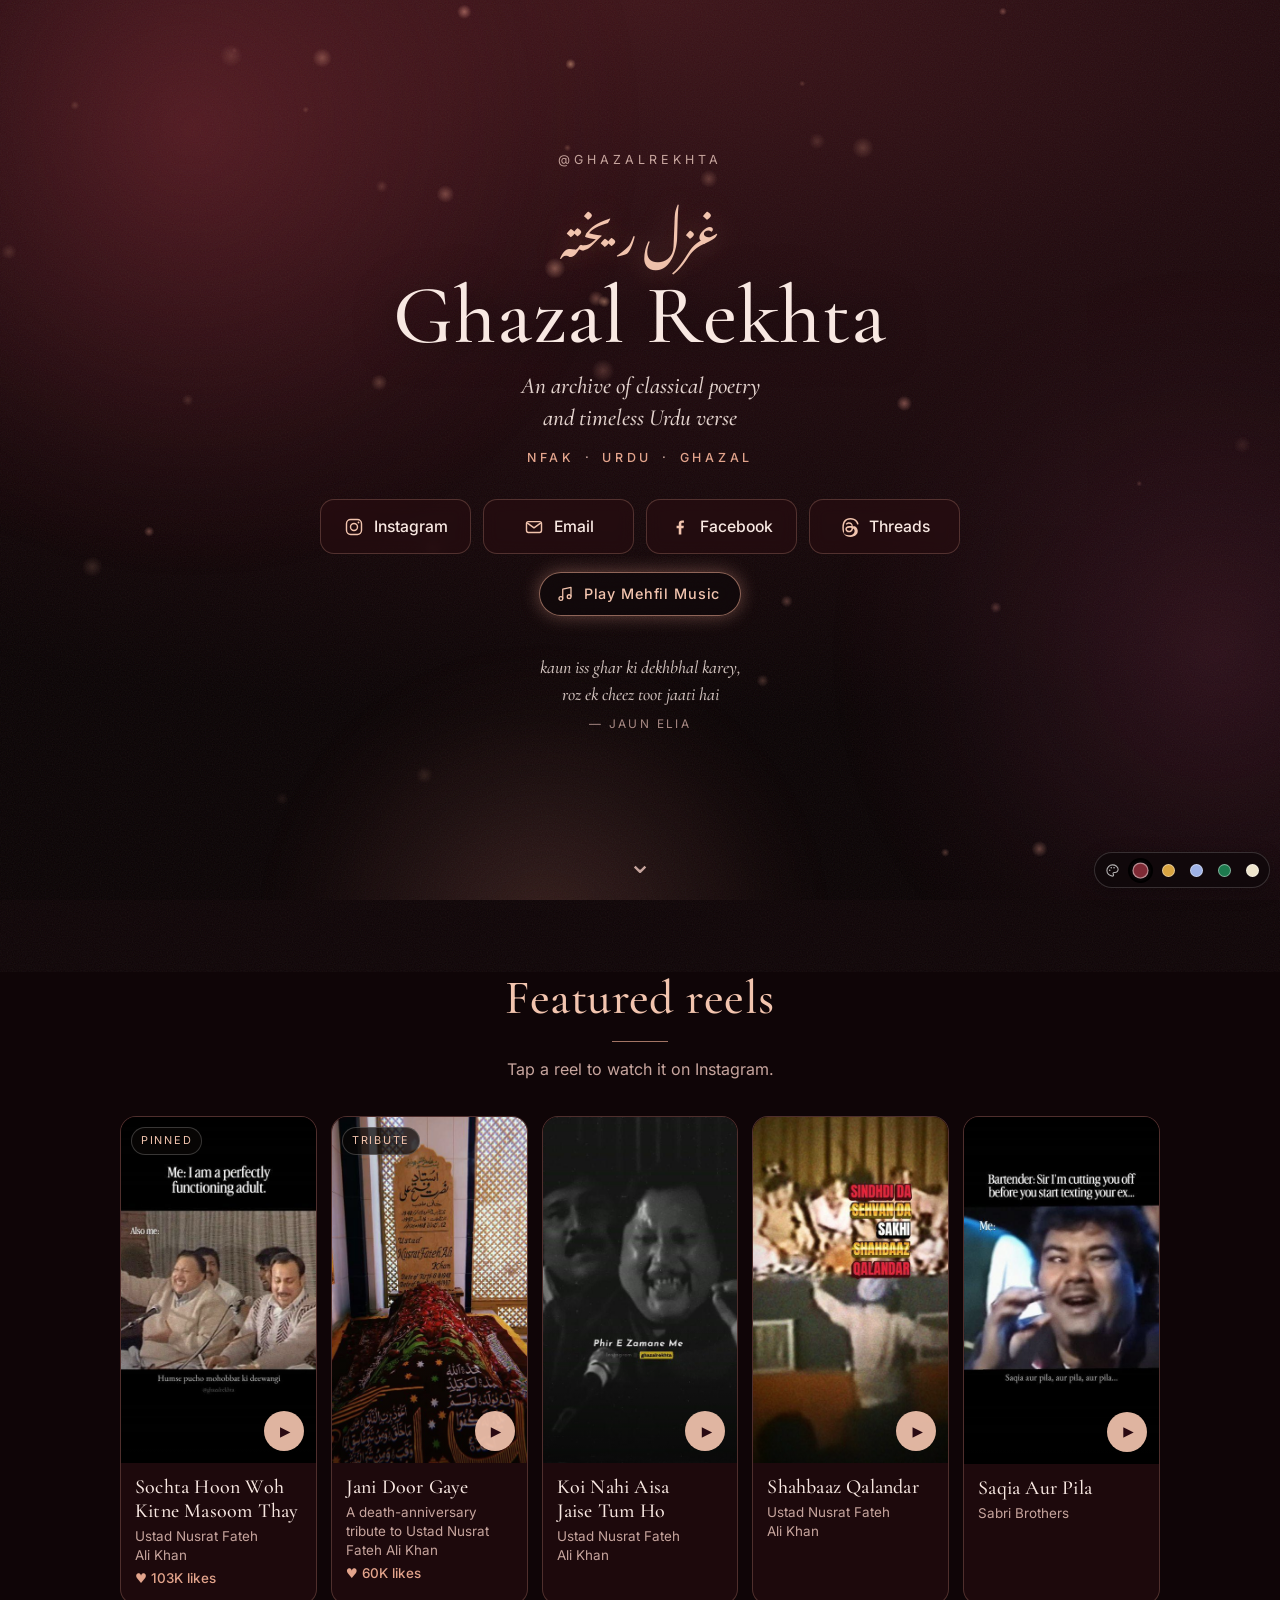
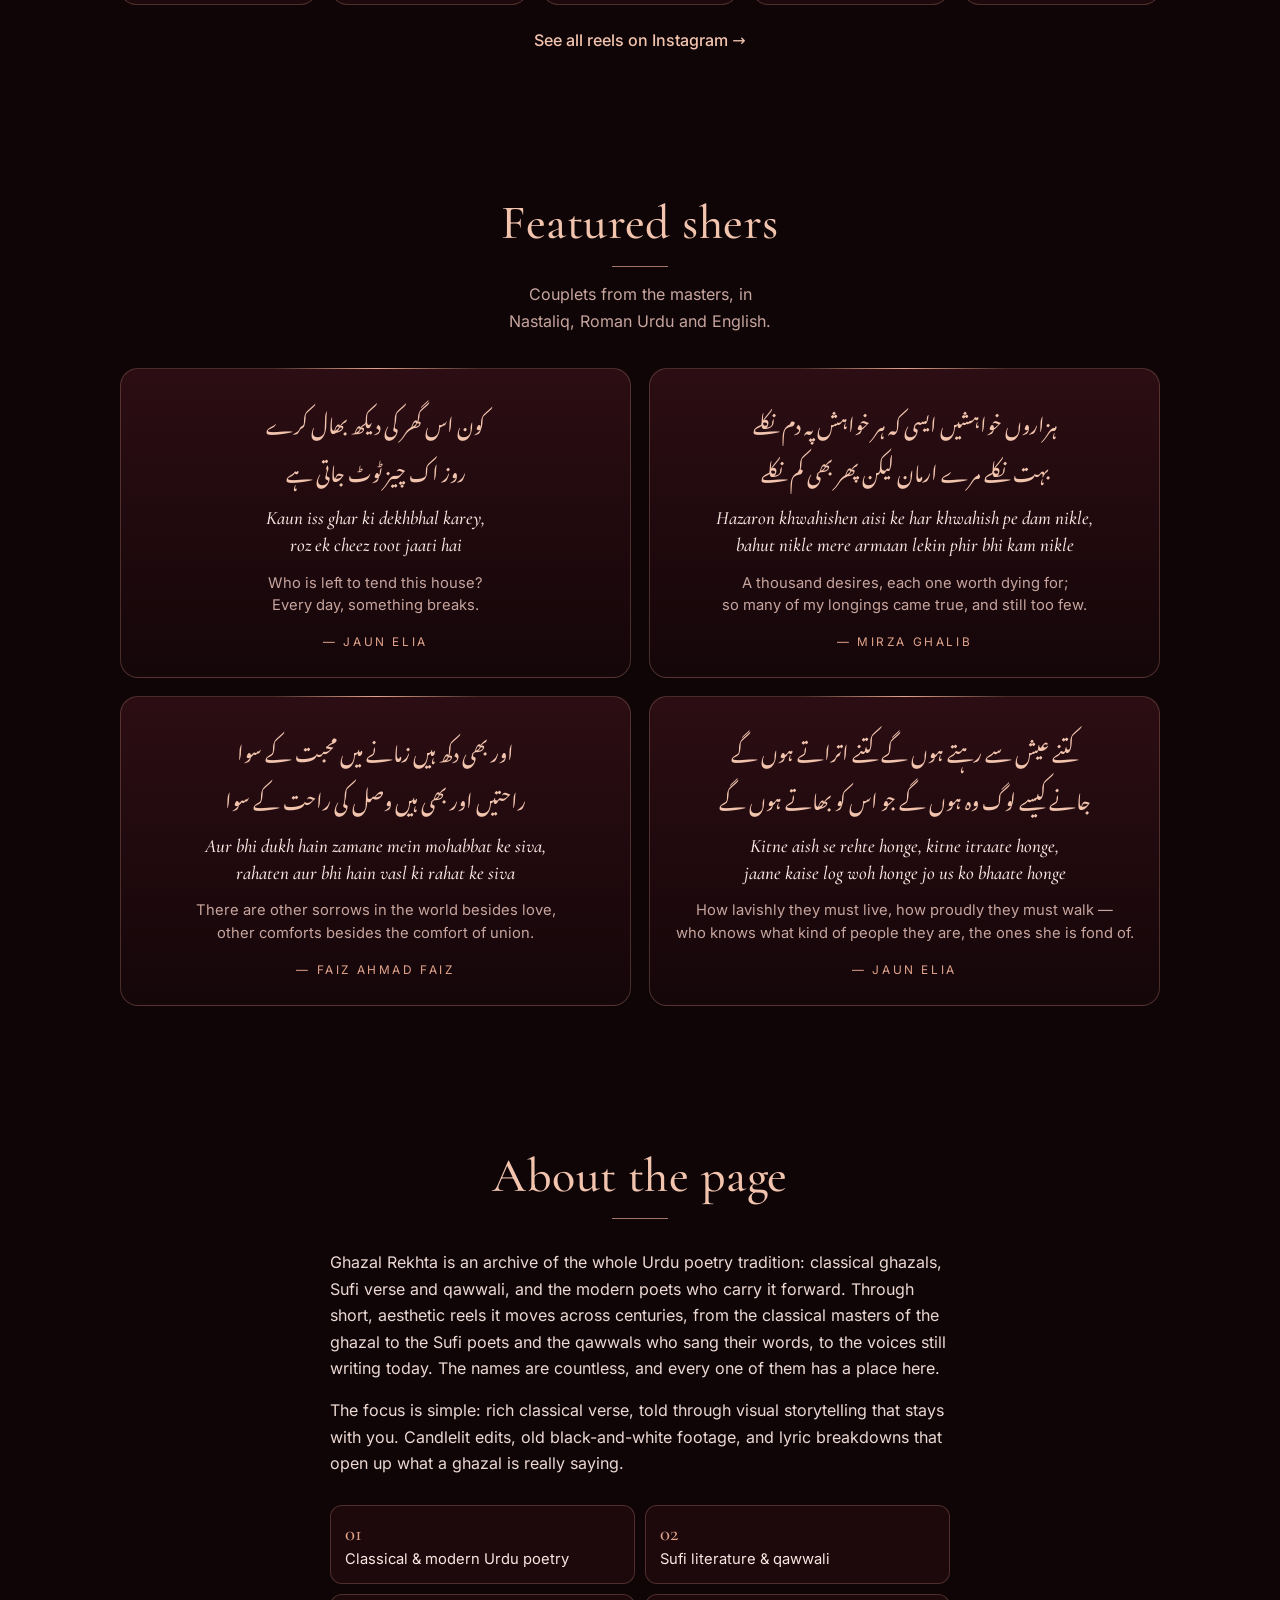
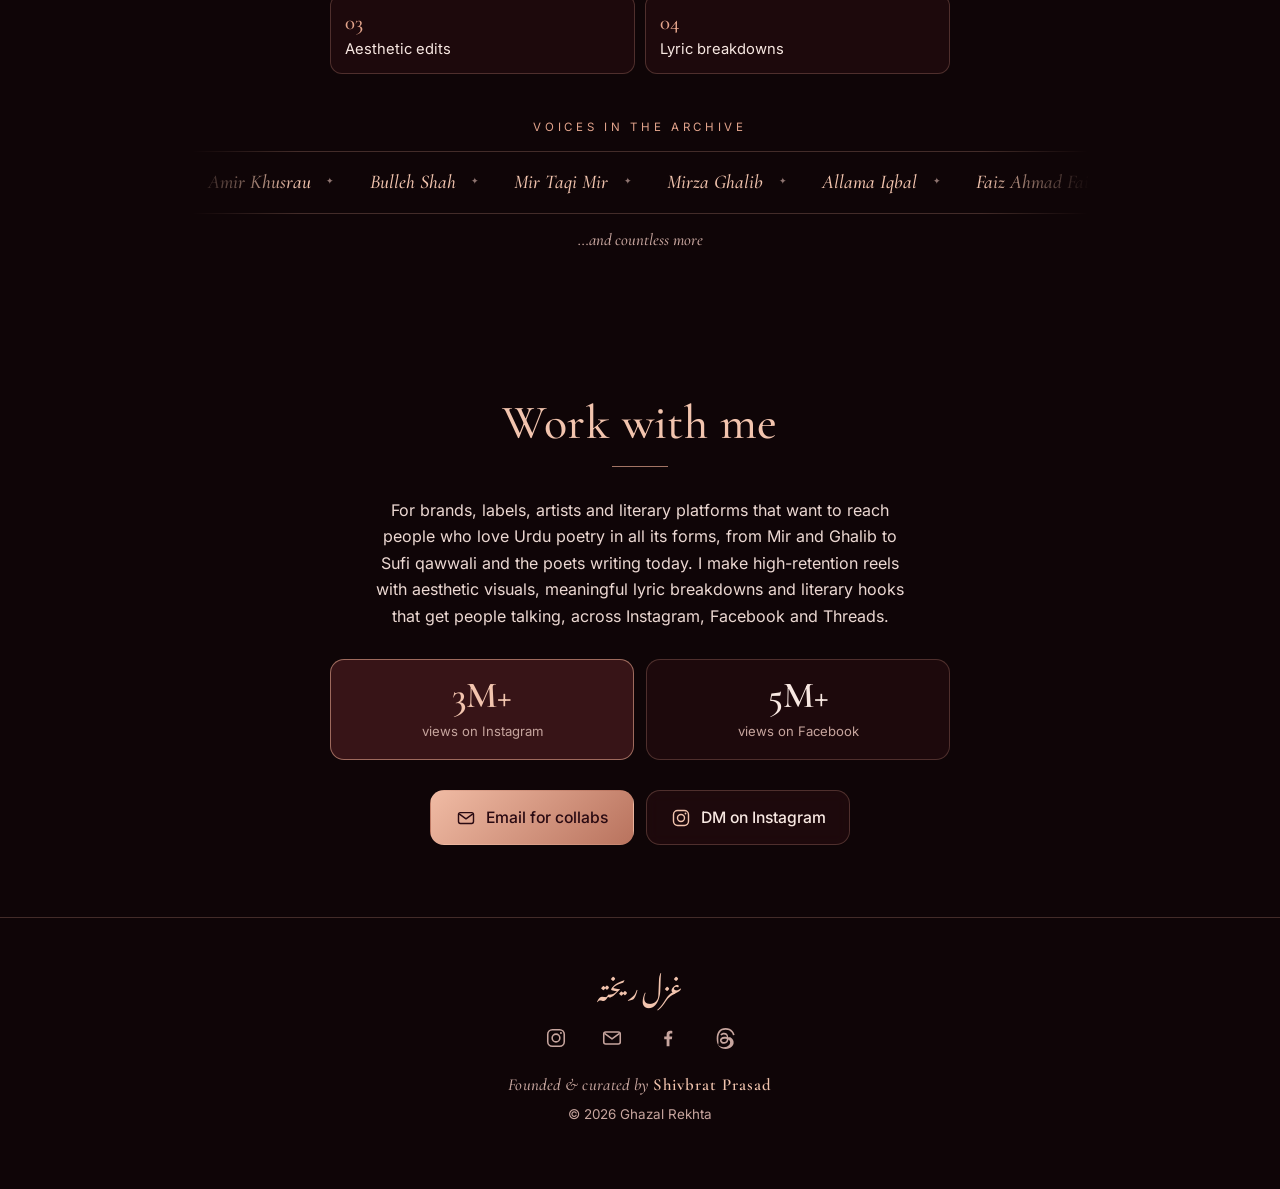
==== commit 0b5a57f0: "Add files via upload" ====
--- a/index.html
+++ b/index.html
@@ -16,7 +16,7 @@
 <link rel="icon" href="favicon.svg" type="image/svg+xml">
 <link rel="preload" href="CormorantGaramond-500-latin.woff2" as="font" type="font/woff2" crossorigin>
 <link rel="stylesheet" href="fonts.css">
-<link rel="stylesheet" href="style.css">
+<link rel="stylesheet" href="style.css?v=3">
 </head>
 <body>
 <div class="bg" aria-hidden="true"><div class="glow g1"></div><div class="glow g2"></div><div class="glow g3"></div></div>
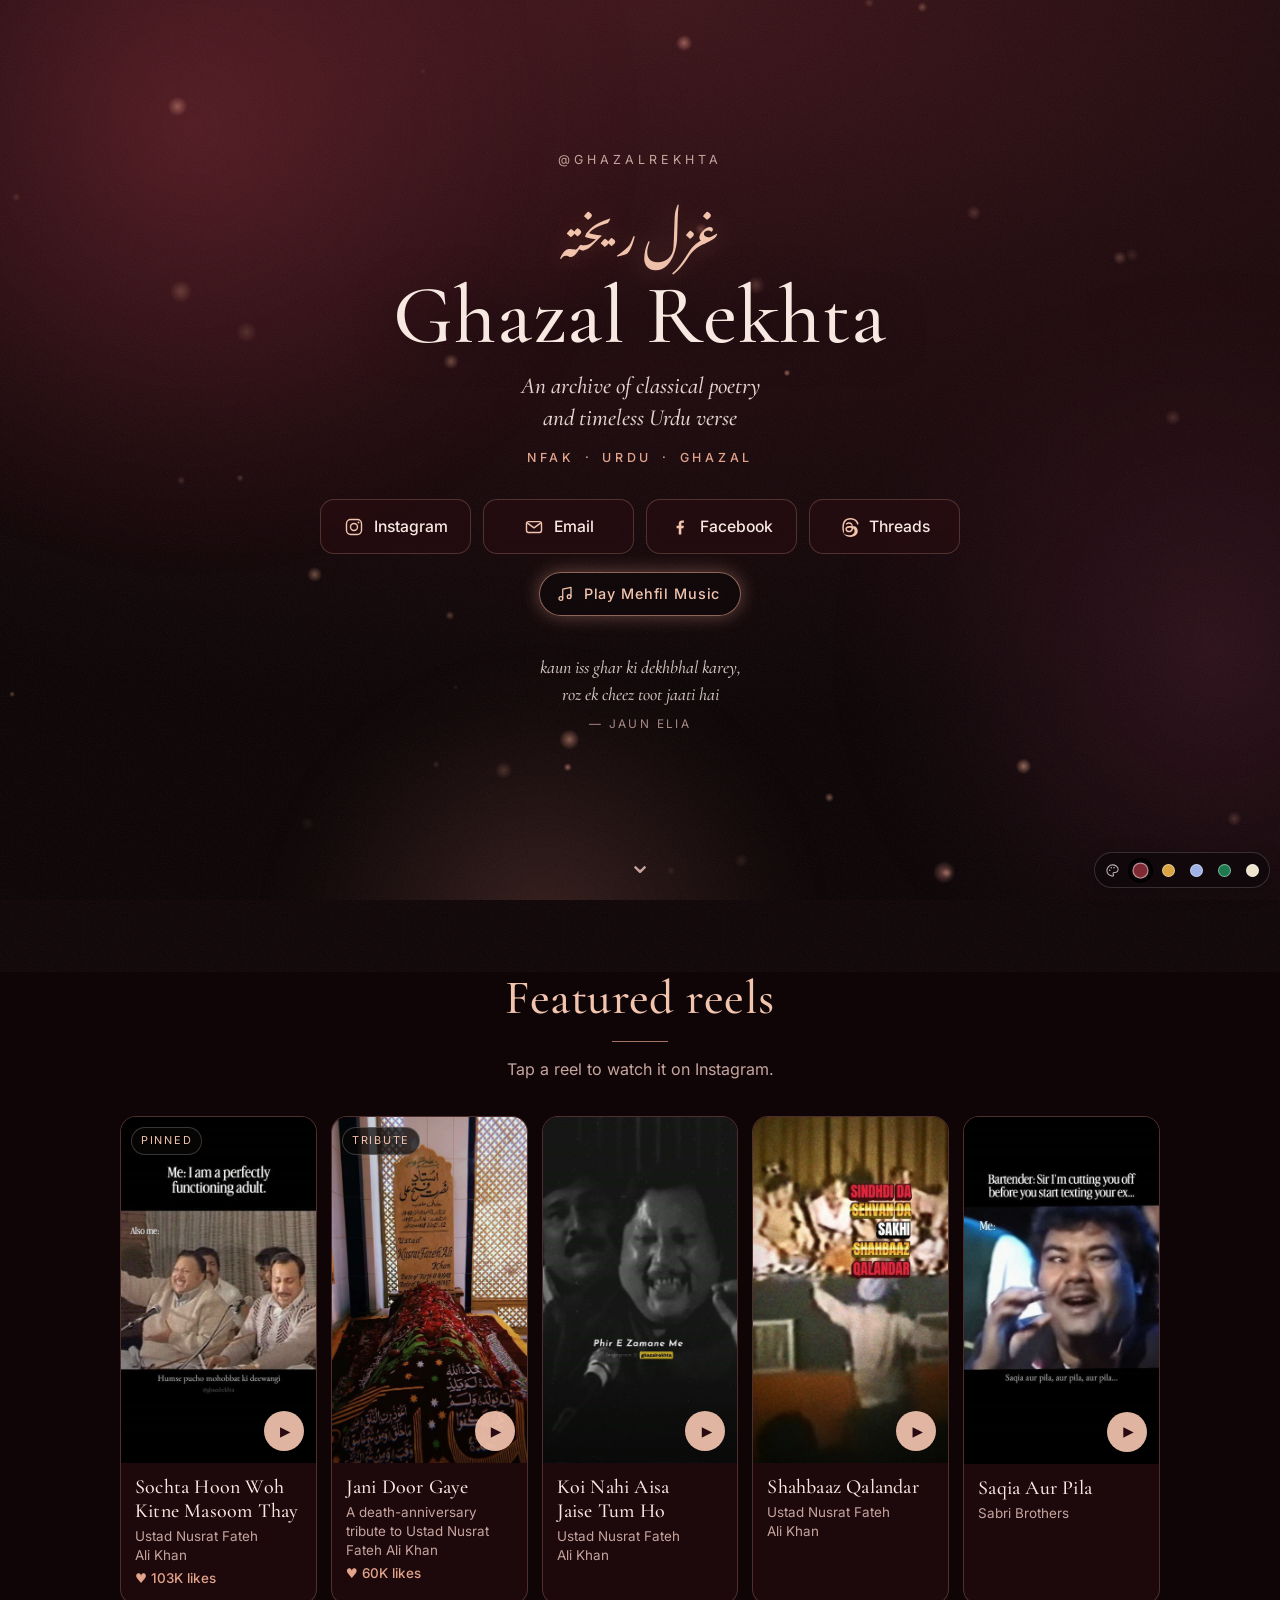
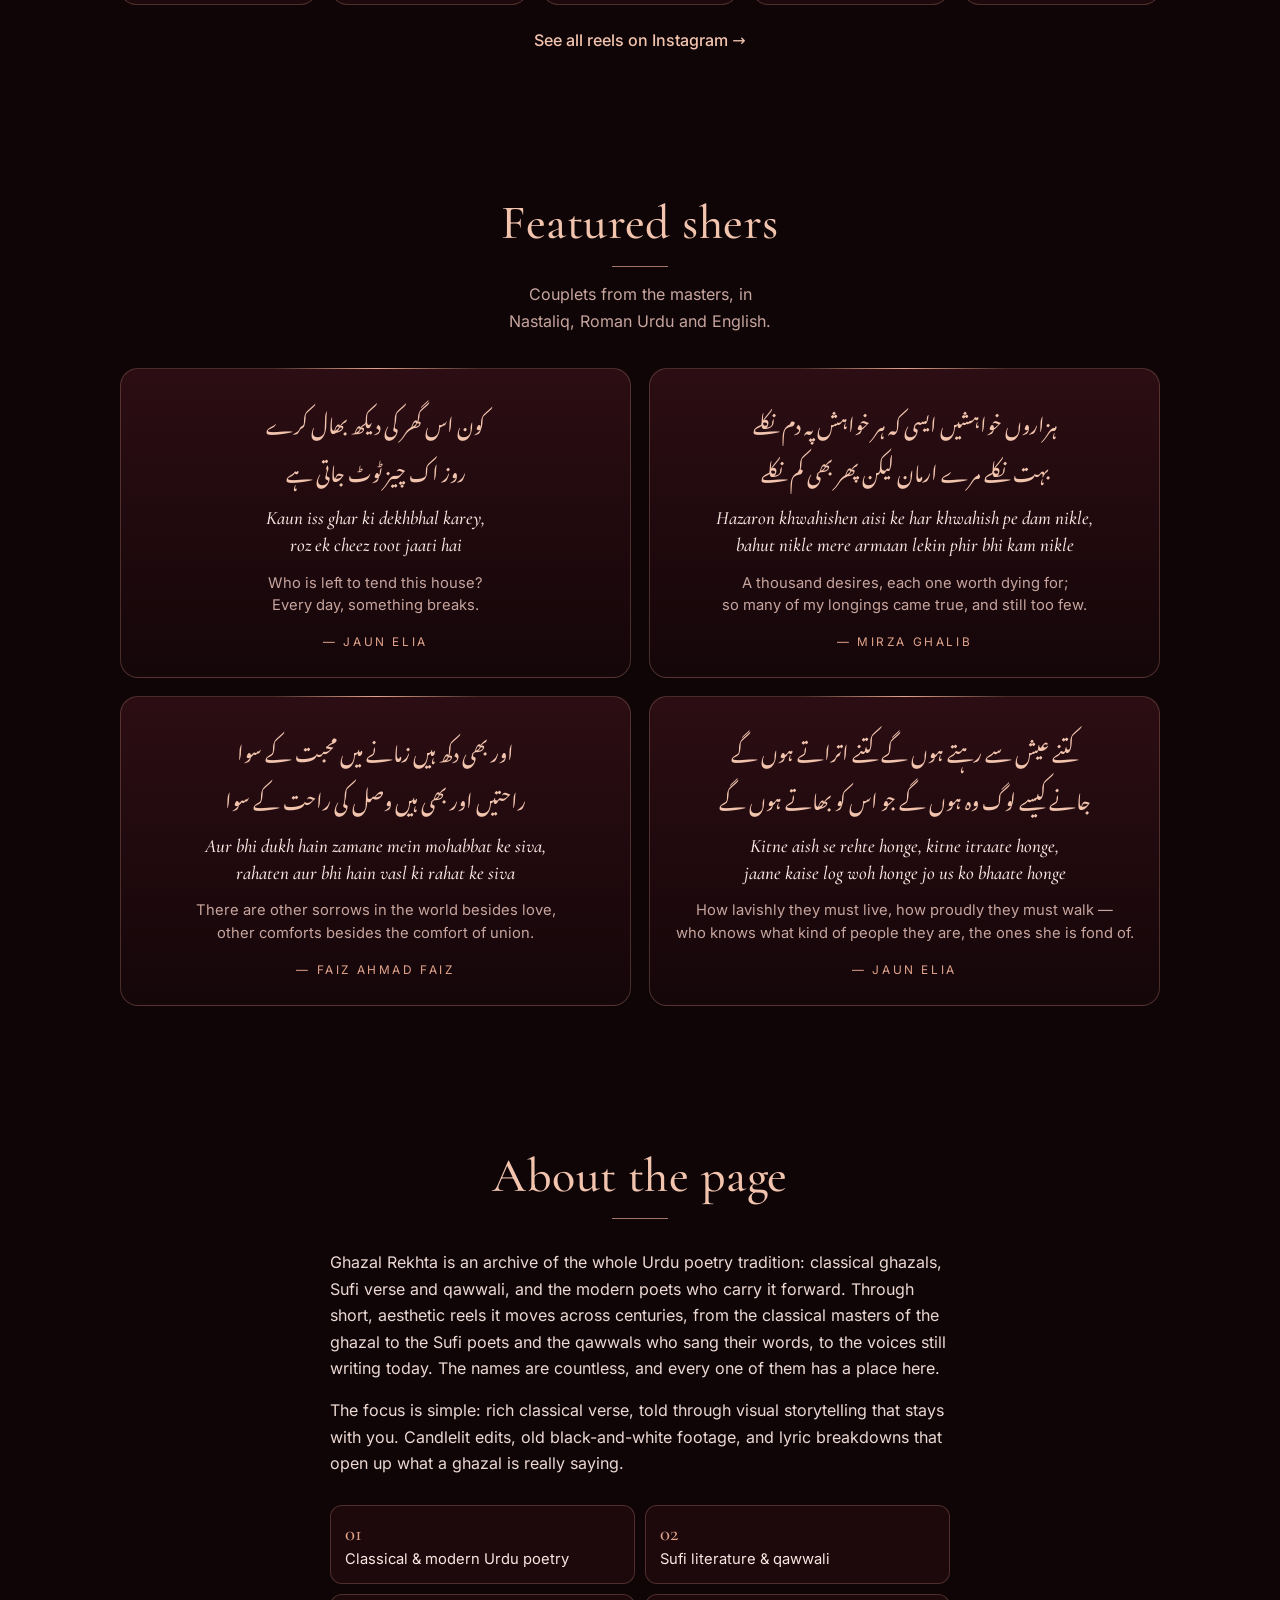
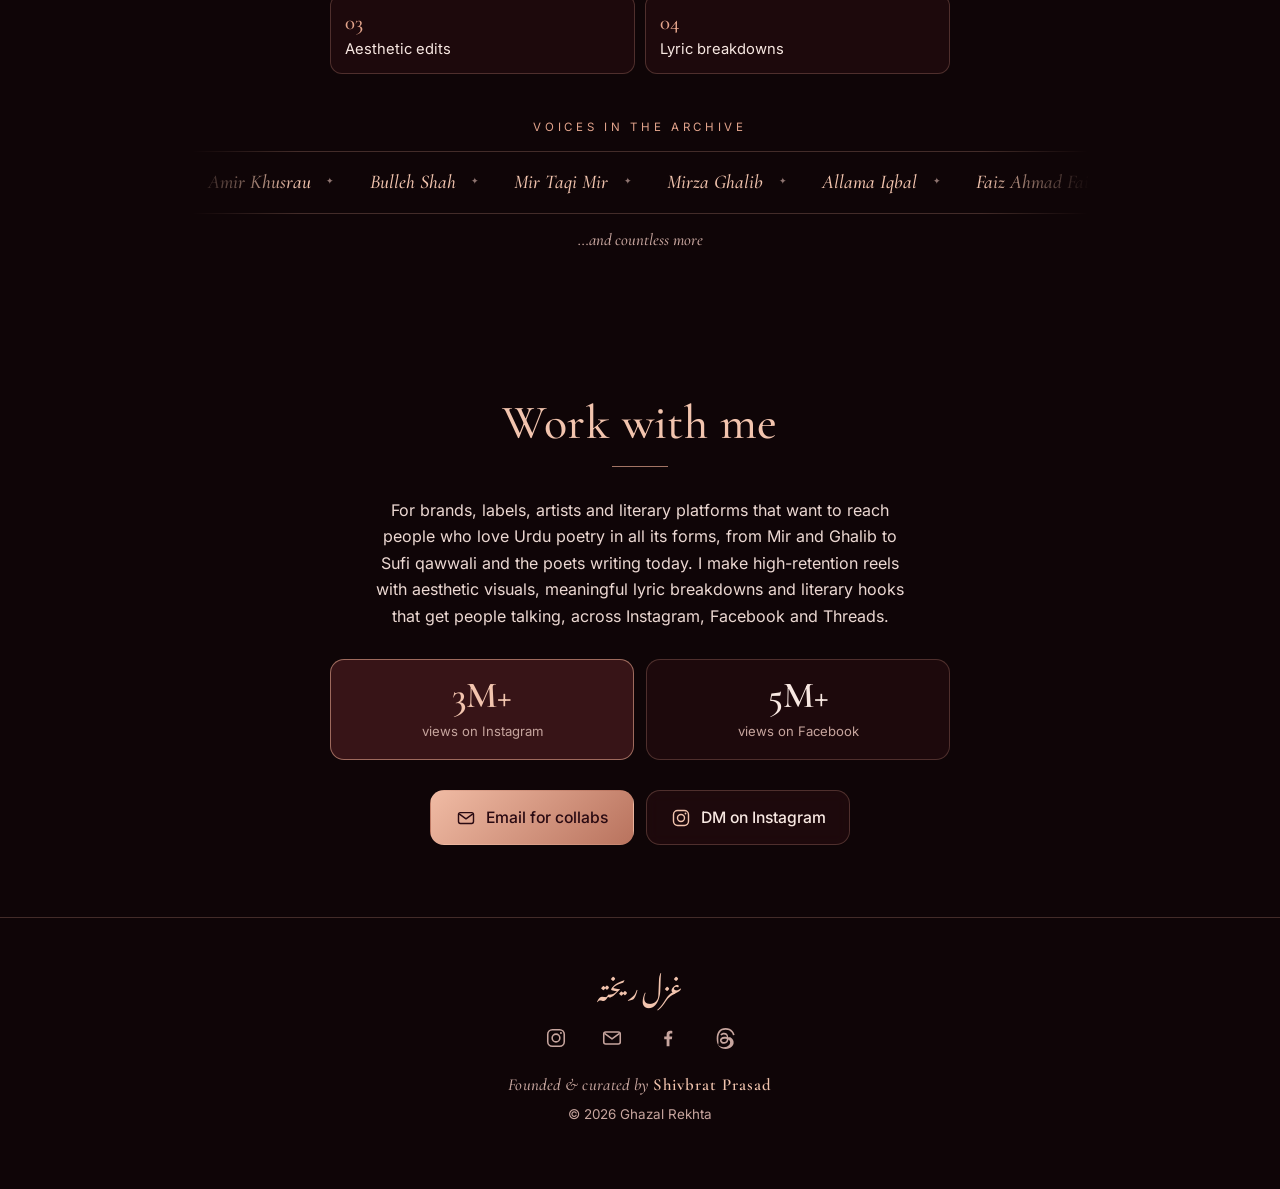
==== commit 84037929: "Add files via upload" ====
--- a/index.html
+++ b/index.html
@@ -167,5 +167,6 @@
 if(!seen){setTimeout(function(){if(on)return;w.classList.add('hint');try{localStorage.setItem(K,'hinted')}catch(e){}ht=setTimeout(hideHint,6500)},2200)}
 })();</script>
 <script src="embers.js" defer></script>
+<script data-goatcounter="https://ghazalrekhta.goatcounter.com/count" async src="//gc.zgo.at/count.js"></script>
 </body>
 </html>
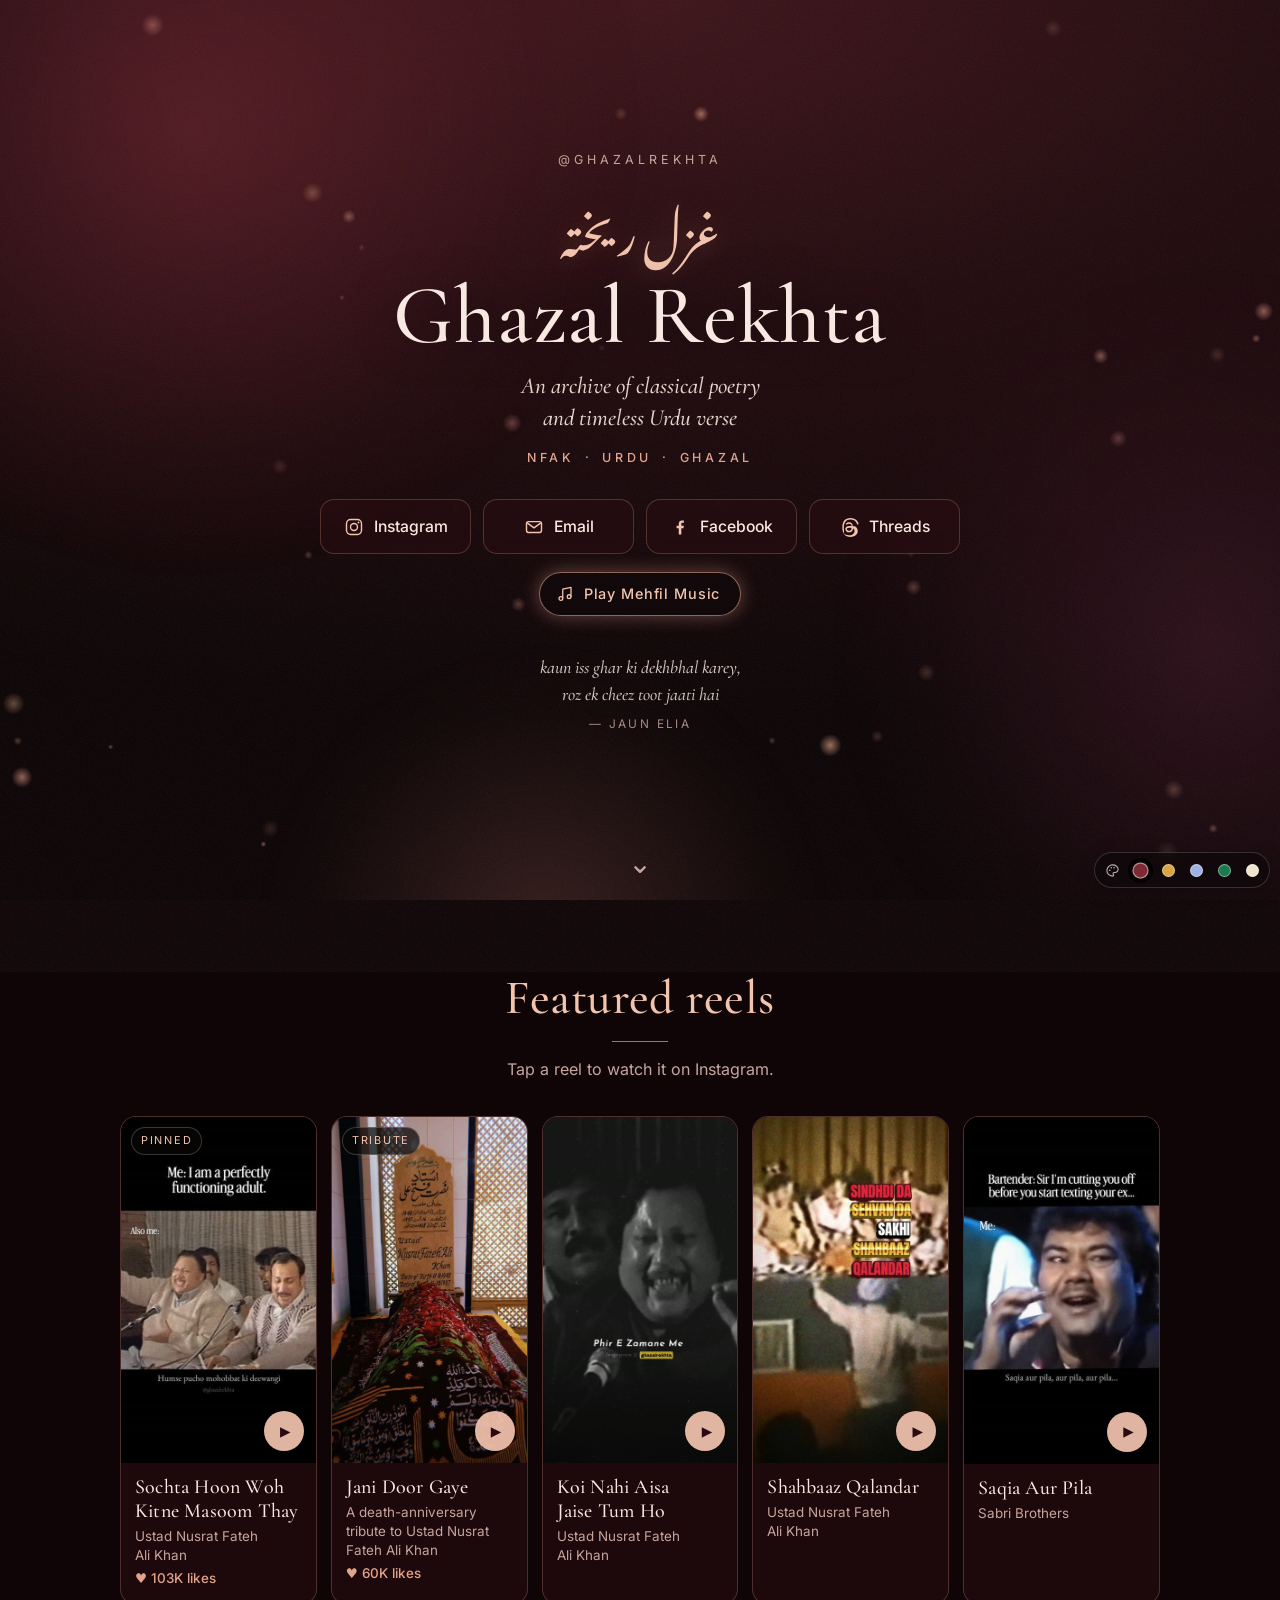
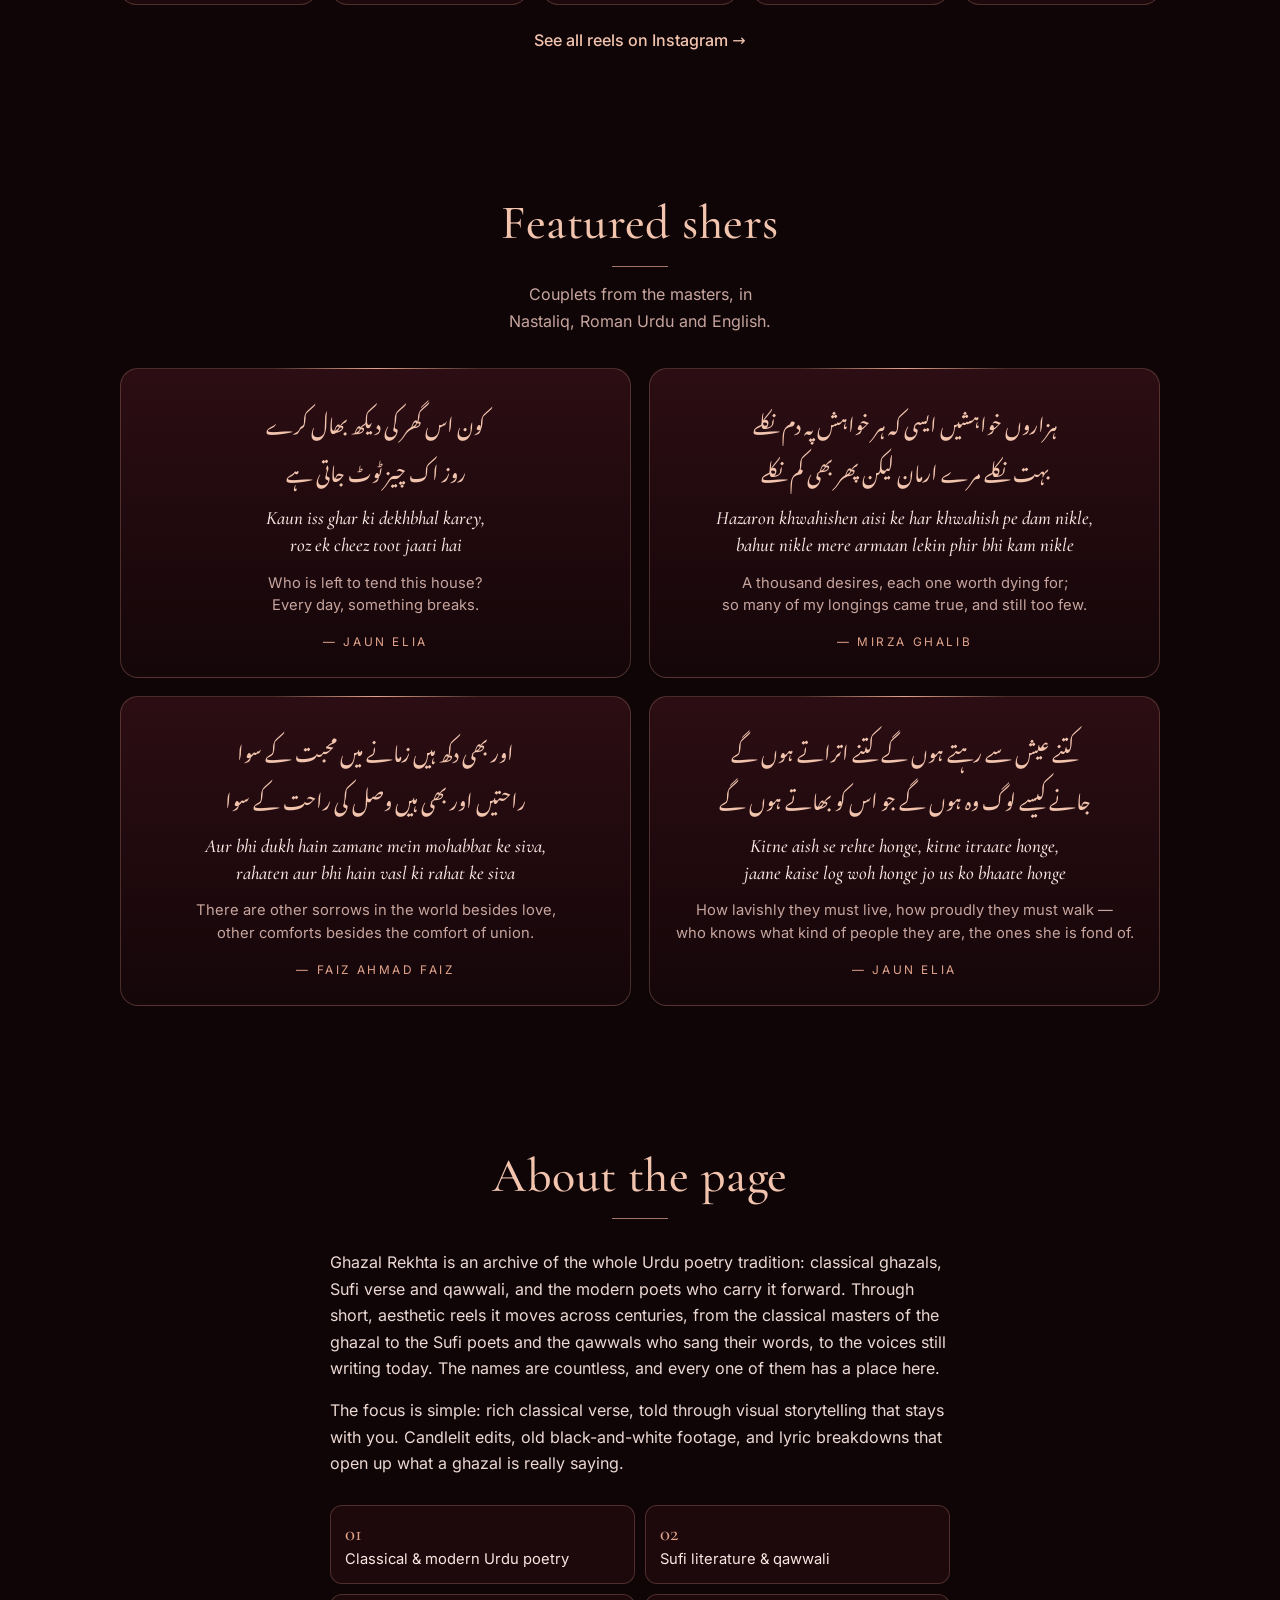
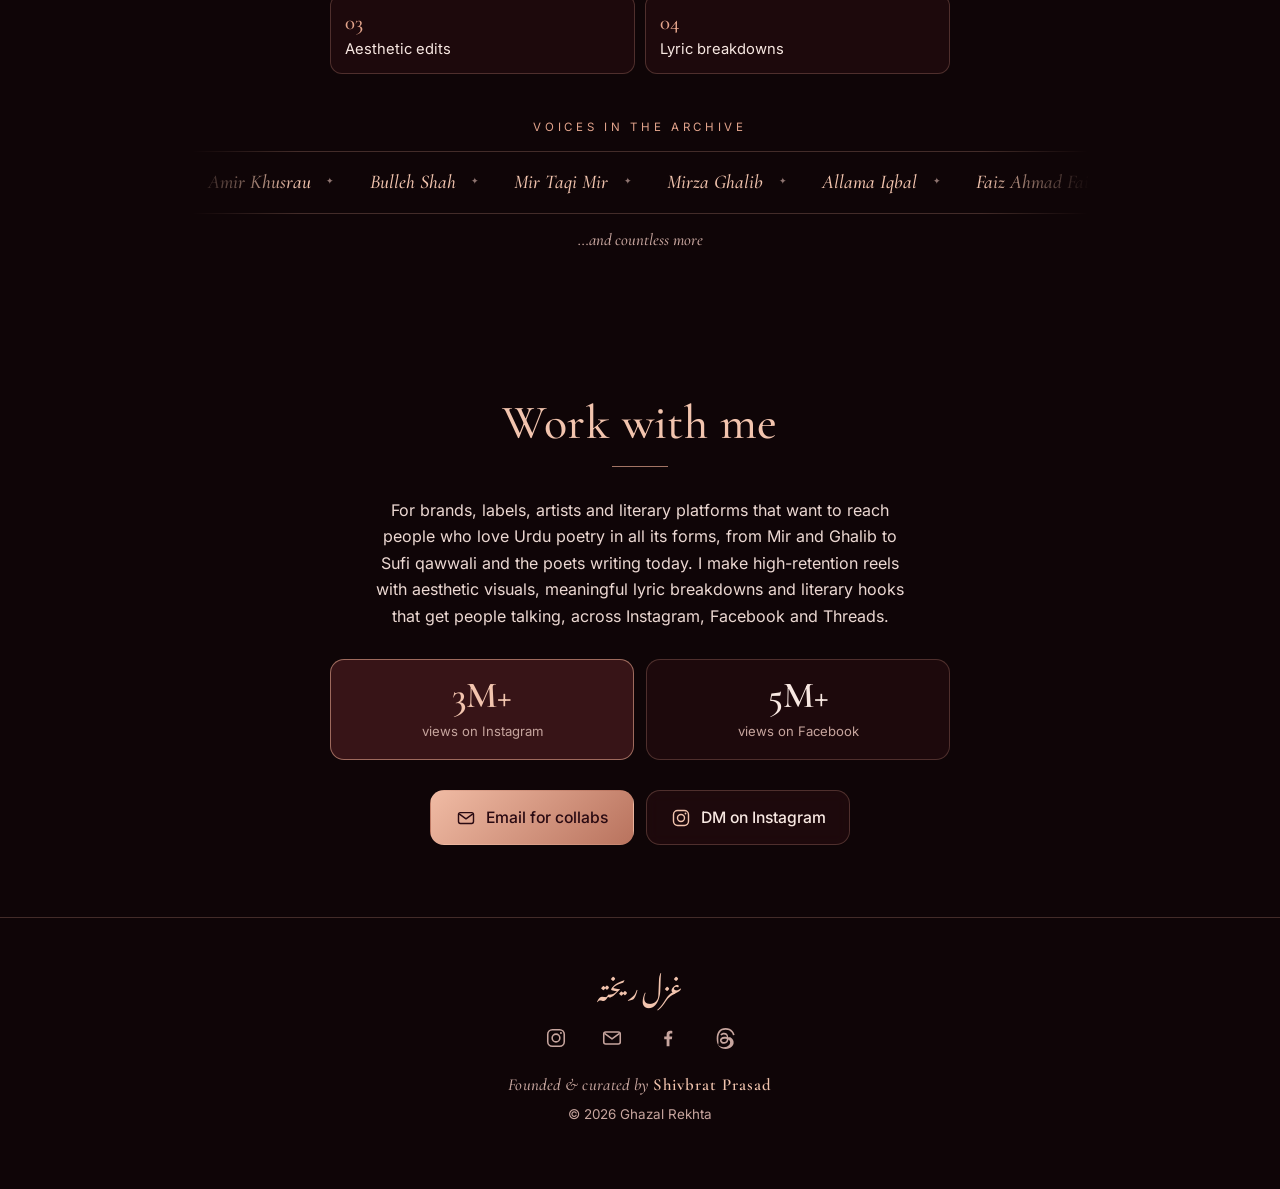
==== commit ccad4aed: "Add files via upload" ====
--- a/index.html
+++ b/index.html
@@ -17,6 +17,9 @@
 <link rel="preload" href="CormorantGaramond-500-latin.woff2" as="font" type="font/woff2" crossorigin>
 <link rel="stylesheet" href="fonts.css">
 <link rel="stylesheet" href="style.css?v=3">
+<script type="application/ld+json">
+{"@context":"https://schema.org","@type":"Organization","name":"Ghazal Rekhta","url":"https://ghazalrekhta.github.io/","logo":"https://ghazalrekhta.github.io/og.jpg","email":"ghazalrekhta@gmail.com","description":"Urdu poetry, ghazals, Sufi verse and qawwali, with a special love for Nusrat Fateh Ali Khan.","sameAs":["https://www.instagram.com/ghazalrekhta/","https://www.facebook.com/share/1c97jYc2Jj/","https://www.threads.com/@ghazalrekhta","https://beacons.ai/ghazal_rekhta"]}
+</script>
 </head>
 <body>
 <div class="bg" aria-hidden="true"><div class="glow g1"></div><div class="glow g2"></div><div class="glow g3"></div></div>
